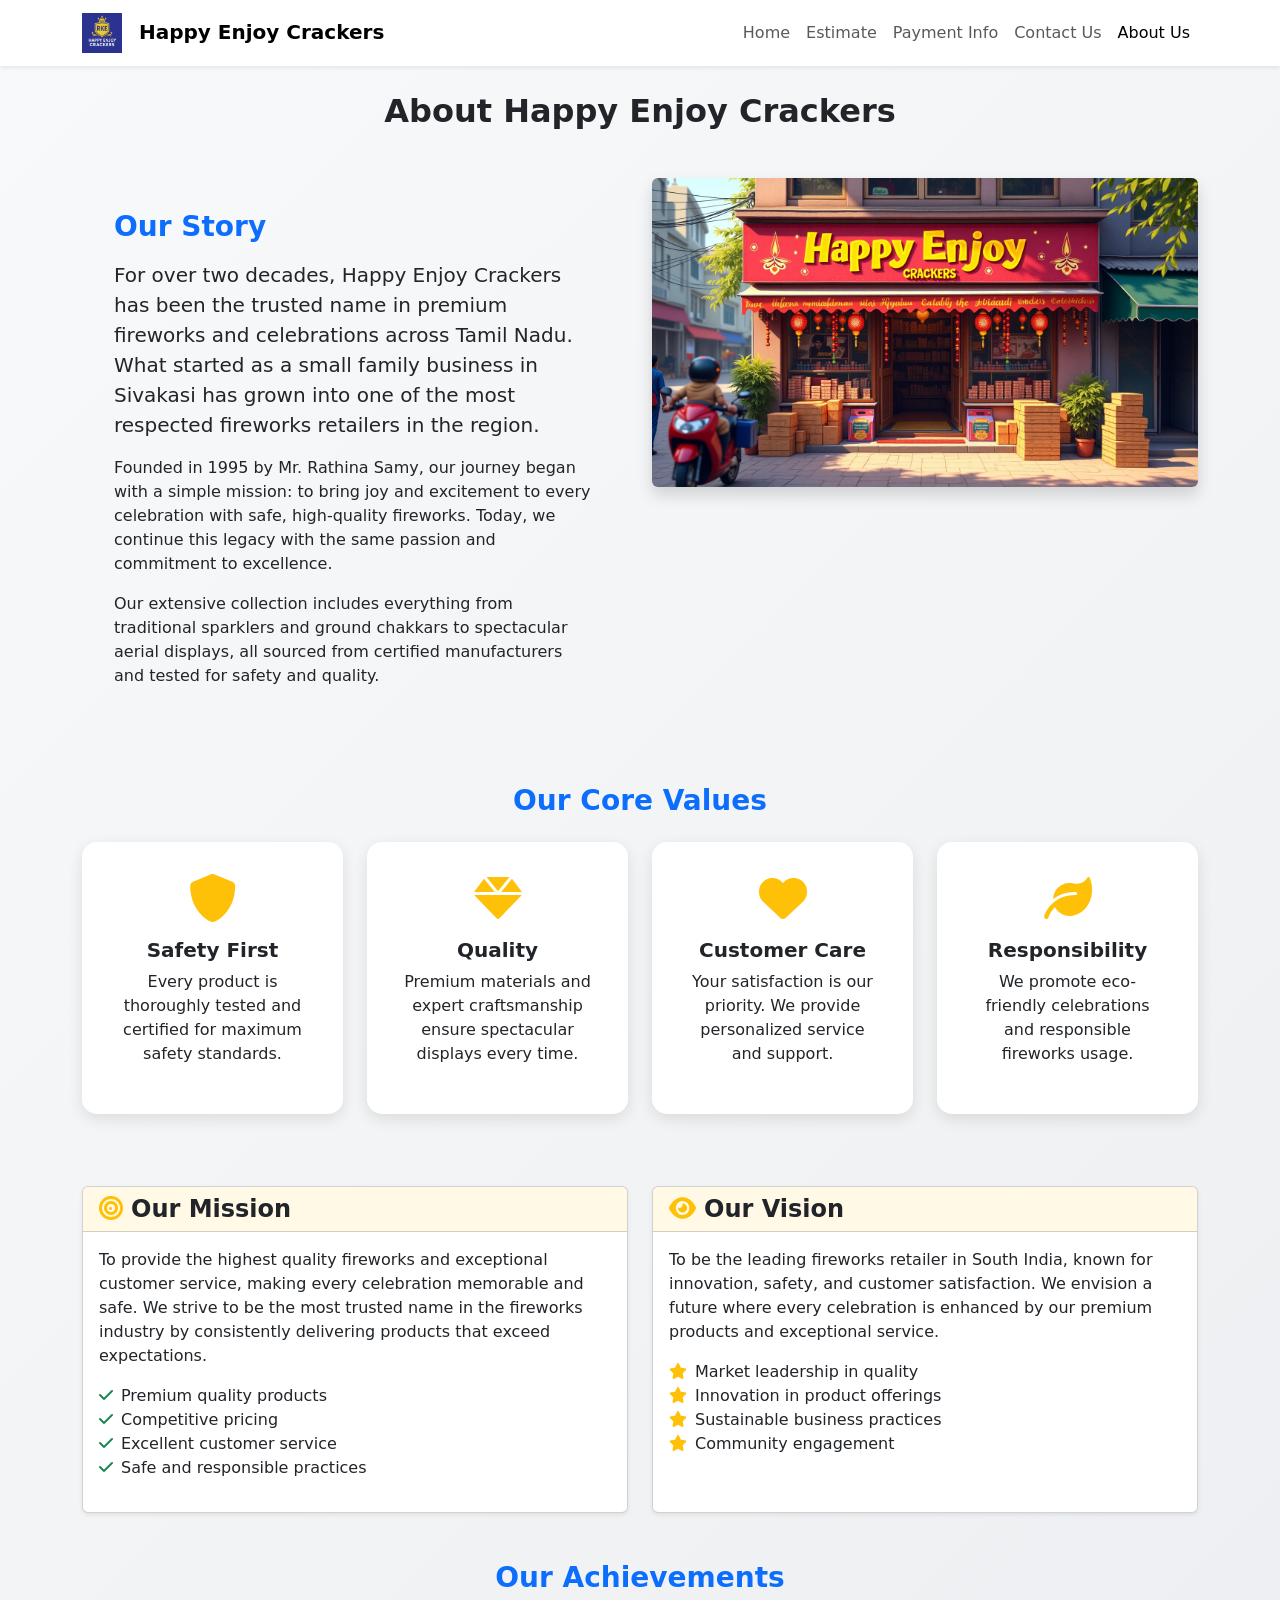
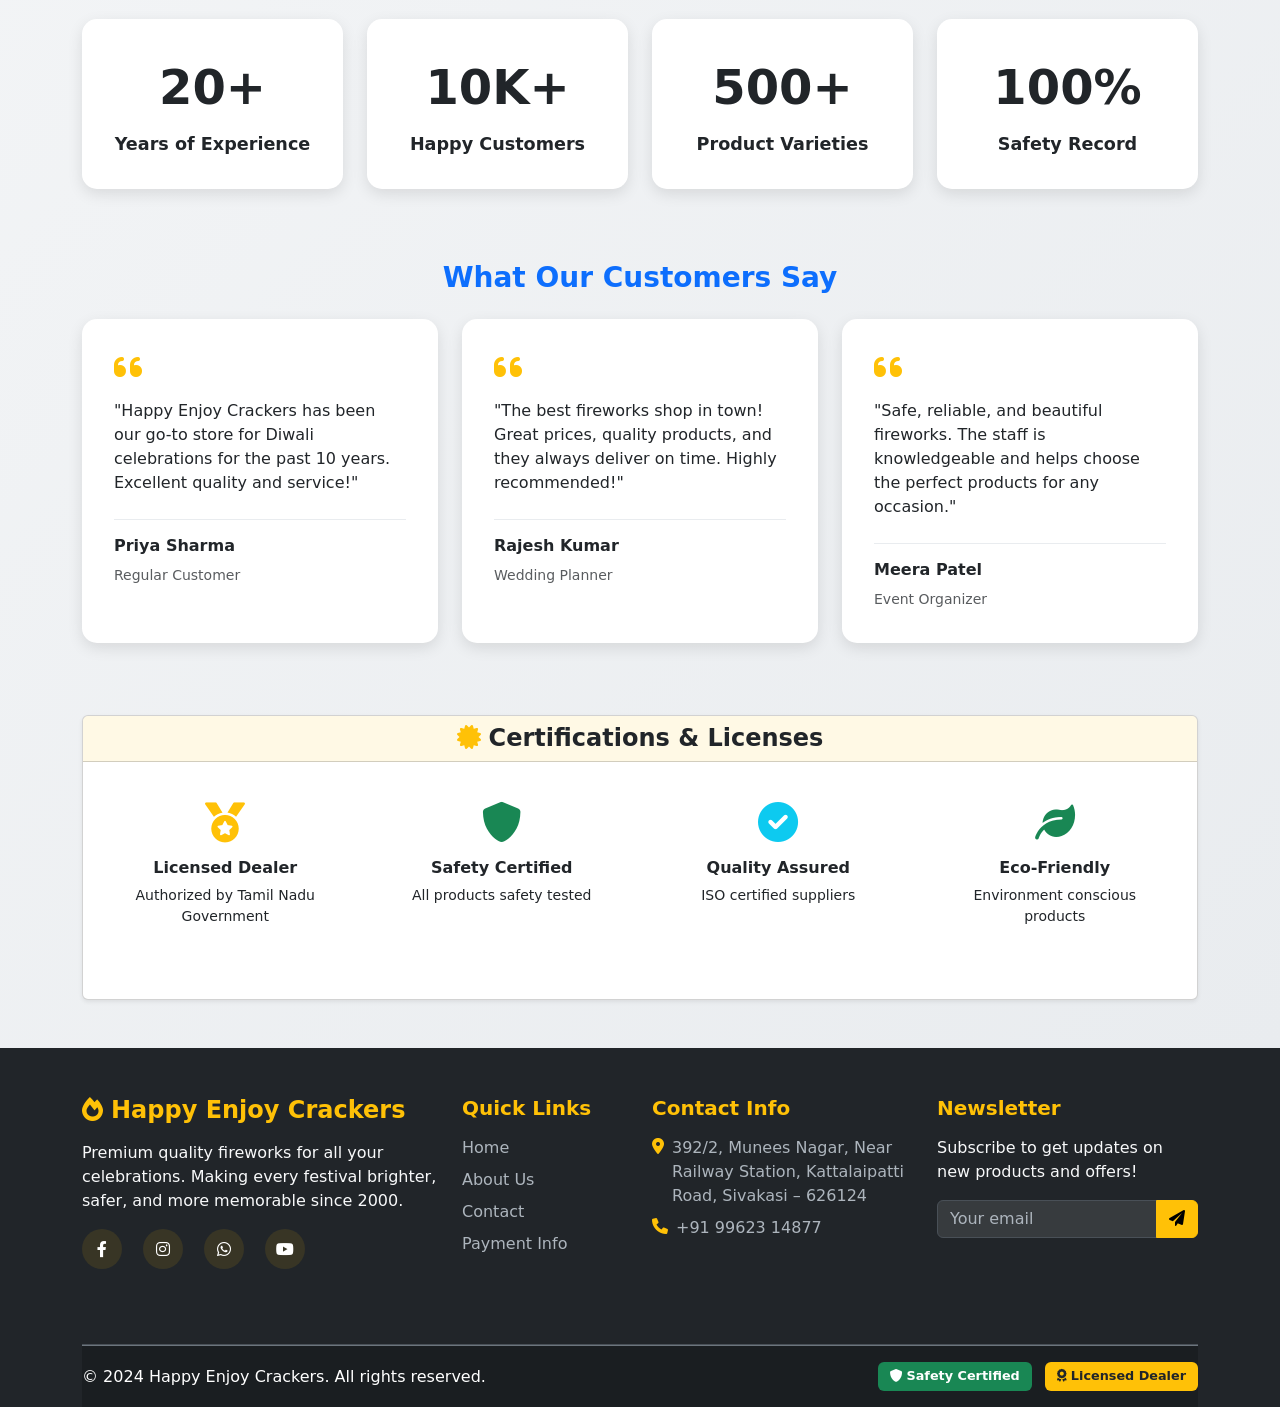
==== about.html @ af9899e0 "update" ====
<!DOCTYPE html>
<html lang="en">
<head>
    <meta charset="UTF-8">
    <meta name="viewport" content="width=device-width, initial-scale=1.0">
    <title>About Us - Happy Enjoy Crackers</title>
    <link href="https://cdn.jsdelivr.net/npm/bootstrap@5.3.0/dist/css/bootstrap.min.css" rel="stylesheet">
    <link href="https://cdnjs.cloudflare.com/ajax/libs/font-awesome/6.0.0/css/all.min.css" rel="stylesheet">
    <link href="about.css" rel="stylesheet">
    <!-- Meta Description for SEO -->
    <meta name="description" content="Buy premium quality fireworks online from Happy Enjoy Crackers. Safe, colorful, and delivered to your doorstep. Celebrate with joy!">
    
    <!-- Favicon (Logo in browser tab) -->
    <link rel="icon" href="assets/images/logo.png" type="image/png">
    <!-- Replace with your actual logo path -->

    <!-- Open Graph (Social Media SEO) -->
    <meta property="og:title" content="Happy Enjoy Crackers - Premium Fireworks Shop">
    <meta property="og:description" content="Explore our colorful range of fireworks for Diwali and celebrations. Fast delivery & trusted quality!">
    <meta property="og:image" content="assets/images/logo.png">
    <meta property="og:url" content="https://www.happyenjoycrackers.com/">
    <meta property="og:type" content="website">

    <!-- Twitter Card -->
    <meta name="twitter:card" content="summary_large_image">
    <meta name="twitter:title" content="Happy Enjoy Crackers">
    <meta name="twitter:description" content="Premium quality fireworks for every celebration. Safe, colorful, and affordable.">
    <meta name="twitter:image" content="assets/images/logo.png">
</head>
<body>
    <!-- Navigation -->
    <nav class="navbar navbar-expand-lg navbar-light bg-white shadow-sm fixed-top">
        <div class="container">
            <a class="navbar-brand fw-bold text-color" href="index.html">
                <img src="assets/images/logo.png" alt="Happy Enjoy Crackers Logo" style="height: 40px; margin-right: 10px;">
                Happy Enjoy Crackers
            </a>
            <button class="navbar-toggler" type="button" data-bs-toggle="collapse" data-bs-target="#navbarNav">
                <span class="navbar-toggler-icon"></span>
            </button>
            <div class="collapse navbar-collapse" id="navbarNav">
                <ul class="navbar-nav ms-auto">
                    <li class="nav-item">
                        <a class="nav-link fw-medium" href="index.html">Home</a>
                    </li>
                    <li class="nav-item">
                        <a class="nav-link fw-medium" href="estimate.html">Estimate</a>
                    </li>
                    <li class="nav-item">
                        <a class="nav-link fw-medium" href="payment-info.html">Payment Info</a>
                    </li>
                    <li class="nav-item">
                        <a class="nav-link fw-medium" href="contact.html">Contact Us</a>
                    </li>
                    <li class="nav-item">
                        <a class="nav-link active fw-medium" href="about.html">About Us</a>
                    </li>
                </ul>
            </div>
        </div>
    </nav>

    <!-- Horizontal Scroller -->
    <div class="horizontal-scroller bg-warning bg-opacity-10">
        <div class="scroller-content">
            <span class="text-dark fw-bold">🏆 20+ Years of Excellence in Fireworks Industry! 🏆</span>
            <span class="text-dark fw-bold">🎖️ Licensed & Certified - Your Safety is Our Priority! 🎖️</span>
            <span class="text-dark fw-bold">⭐ Thousands of Happy Customers - Join Our Family! ⭐</span>
        </div>
    </div>

    <!-- About Section -->
    <section class="about-section py-5">
        <div class="container">
            <div class="row">
                <div class="col-lg-12">
                    <h2 class="text-center mb-5 fw-bold">About Happy Enjoy Crackers</h2>
                </div>
            </div>

            <!-- Company Introduction -->
            <div class="row mb-5">
                <div class="col-lg-6">
                    <div class="about-content">
                        <h3 class="fw-bold text-primary mb-3">Our Story</h3>
                        <p class="lead">For over two decades, Happy Enjoy Crackers has been the trusted name in premium fireworks and celebrations across Tamil Nadu. What started as a small family business in Sivakasi has grown into one of the most respected fireworks retailers in the region.</p>
                        <p>Founded in 1995 by Mr. Rathina Samy, our journey began with a simple mission: to bring joy and excitement to every celebration with safe, high-quality fireworks. Today, we continue this legacy with the same passion and commitment to excellence.</p>
                        <p>Our extensive collection includes everything from traditional sparklers and ground chakkars to spectacular aerial displays, all sourced from certified manufacturers and tested for safety and quality.</p>
                    </div>
                </div>
                <div class="col-lg-6">
                    <div class="about-image">
                        <img src="assets/images/about_us.jpg" alt="Happy Enjoy Crackers Store" class="img-fluid rounded shadow">
                    </div>
                </div>
            </div>

            <!-- Core Values -->
            <div class="row mb-5">
                <div class="col-lg-12">
                    <h3 class="fw-bold text-primary mb-4 text-center">Our Core Values</h3>
                    <div class="row">
                        <div class="col-md-3 mb-4">
                            <div class="value-card text-center">
                                <div class="value-icon">
                                    <i class="fas fa-shield-alt text-warning"></i>
                                </div>
                                <h5 class="fw-bold">Safety First</h5>
                                <p>Every product is thoroughly tested and certified for maximum safety standards.</p>
                            </div>
                        </div>
                        <div class="col-md-3 mb-4">
                            <div class="value-card text-center">
                                <div class="value-icon">
                                    <i class="fas fa-gem text-warning"></i>
                                </div>
                                <h5 class="fw-bold">Quality</h5>
                                <p>Premium materials and expert craftsmanship ensure spectacular displays every time.</p>
                            </div>
                        </div>
                        <div class="col-md-3 mb-4">
                            <div class="value-card text-center">
                                <div class="value-icon">
                                    <i class="fas fa-heart text-warning"></i>
                                </div>
                                <h5 class="fw-bold">Customer Care</h5>
                                <p>Your satisfaction is our priority. We provide personalized service and support.</p>
                            </div>
                        </div>
                        <div class="col-md-3 mb-4">
                            <div class="value-card text-center">
                                <div class="value-icon">
                                    <i class="fas fa-leaf text-warning"></i>
                                </div>
                                <h5 class="fw-bold">Responsibility</h5>
                                <p>We promote eco-friendly celebrations and responsible fireworks usage.</p>
                            </div>
                        </div>
                    </div>
                </div>
            </div>

            <!-- Mission & Vision -->
            <div class="row mb-5">
                <div class="col-lg-6">
                    <div class="card shadow-sm h-100">
                        <div class="card-header bg-warning bg-opacity-10">
                            <h4 class="fw-bold mb-0">
                                <i class="fas fa-bullseye text-warning me-2"></i>Our Mission
                            </h4>
                        </div>
                        <div class="card-body">
                            <p>To provide the highest quality fireworks and exceptional customer service, making every celebration memorable and safe. We strive to be the most trusted name in the fireworks industry by consistently delivering products that exceed expectations.</p>
                            <ul class="list-unstyled">
                                <li><i class="fas fa-check text-success me-2"></i>Premium quality products</li>
                                <li><i class="fas fa-check text-success me-2"></i>Competitive pricing</li>
                                <li><i class="fas fa-check text-success me-2"></i>Excellent customer service</li>
                                <li><i class="fas fa-check text-success me-2"></i>Safe and responsible practices</li>
                            </ul>
                        </div>
                    </div>
                </div>
                <div class="col-lg-6">
                    <div class="card shadow-sm h-100">
                        <div class="card-header bg-warning bg-opacity-10">
                            <h4 class="fw-bold mb-0">
                                <i class="fas fa-eye text-warning me-2"></i>Our Vision
                            </h4>
                        </div>
                        <div class="card-body">
                            <p>To be the leading fireworks retailer in South India, known for innovation, safety, and customer satisfaction. We envision a future where every celebration is enhanced by our premium products and exceptional service.</p>
                            <ul class="list-unstyled">
                                <li><i class="fas fa-star text-warning me-2"></i>Market leadership in quality</li>
                                <li><i class="fas fa-star text-warning me-2"></i>Innovation in product offerings</li>
                                <li><i class="fas fa-star text-warning me-2"></i>Sustainable business practices</li>
                                <li><i class="fas fa-star text-warning me-2"></i>Community engagement</li>
                            </ul>
                        </div>
                    </div>
                </div>
            </div>

            <!-- Achievements -->
            <div class="row mb-5">
                <div class="col-lg-12">
                    <h3 class="fw-bold text-primary mb-4 text-center">Our Achievements</h3>
                    <div class="row">
                        <div class="col-md-3 mb-4">
                            <div class="achievement-card text-center">
                                <div class="achievement-number">20+</div>
                                <div class="achievement-title">Years of Experience</div>
                            </div>
                        </div>
                        <div class="col-md-3 mb-4">
                            <div class="achievement-card text-center">
                                <div class="achievement-number">10K+</div>
                                <div class="achievement-title">Happy Customers</div>
                            </div>
                        </div>
                        <div class="col-md-3 mb-4">
                            <div class="achievement-card text-center">
                                <div class="achievement-number">500+</div>
                                <div class="achievement-title">Product Varieties</div>
                            </div>
                        </div>
                        <div class="col-md-3 mb-4">
                            <div class="achievement-card text-center">
                                <div class="achievement-number">100%</div>
                                <div class="achievement-title">Safety Record</div>
                            </div>
                        </div>
                    </div>
                </div>
            </div>

            <!-- Customer Testimonials -->
            <div class="row mb-5">
                <div class="col-lg-12">
                    <h3 class="fw-bold text-primary mb-4 text-center">What Our Customers Say</h3>
                    <div class="row">
                        <div class="col-md-4 mb-4">
                            <div class="testimonial-card">
                                <div class="testimonial-content">
                                    <i class="fas fa-quote-left text-warning"></i>
                                    <p>"Happy Enjoy Crackers has been our go-to store for Diwali celebrations for the past 10 years. Excellent quality and service!"</p>
                                </div>
                                <div class="testimonial-author">
                                    <div class="author-info">
                                        <h6 class="fw-bold">Priya Sharma</h6>
                                        <small class="text-muted">Regular Customer</small>
                                    </div>
                                </div>
                            </div>
                        </div>
                        <div class="col-md-4 mb-4">
                            <div class="testimonial-card">
                                <div class="testimonial-content">
                                    <i class="fas fa-quote-left text-warning"></i>
                                    <p>"The best fireworks shop in town! Great prices, quality products, and they always deliver on time. Highly recommended!"</p>
                                </div>
                                <div class="testimonial-author">
                                    <div class="author-info">
                                        <h6 class="fw-bold">Rajesh Kumar</h6>
                                        <small class="text-muted">Wedding Planner</small>
                                    </div>
                                </div>
                            </div>
                        </div>
                        <div class="col-md-4 mb-4">
                            <div class="testimonial-card">
                                <div class="testimonial-content">
                                    <i class="fas fa-quote-left text-warning"></i>
                                    <p>"Safe, reliable, and beautiful fireworks. The staff is knowledgeable and helps choose the perfect products for any occasion."</p>
                                </div>
                                <div class="testimonial-author">
                                    <div class="author-info">
                                        <h6 class="fw-bold">Meera Patel</h6>
                                        <small class="text-muted">Event Organizer</small>
                                    </div>
                                </div>
                            </div>
                        </div>
                    </div>
                </div>
            </div>

            <!-- Certifications -->
            <div class="row">
                <div class="col-lg-12">
                    <div class="card shadow-sm">
                        <div class="card-header bg-warning bg-opacity-10">
                            <h4 class="fw-bold mb-0 text-center">
                                <i class="fas fa-certificate text-warning me-2"></i>Certifications & Licenses
                            </h4>
                        </div>
                        <div class="card-body">
                            <div class="row text-center">
                                <div class="col-md-3 mb-3">
                                    <div class="certification-badge">
                                        <i class="fas fa-medal text-warning"></i>
                                        <h6 class="fw-bold">Licensed Dealer</h6>
                                        <p class="small">Authorized by Tamil Nadu Government</p>
                                    </div>
                                </div>
                                <div class="col-md-3 mb-3">
                                    <div class="certification-badge">
                                        <i class="fas fa-shield-alt text-success"></i>
                                        <h6 class="fw-bold">Safety Certified</h6>
                                        <p class="small">All products safety tested</p>
                                    </div>
                                </div>
                                <div class="col-md-3 mb-3">
                                    <div class="certification-badge">
                                        <i class="fas fa-check-circle text-info"></i>
                                        <h6 class="fw-bold">Quality Assured</h6>
                                        <p class="small">ISO certified suppliers</p>
                                    </div>
                                </div>
                                <div class="col-md-3 mb-3">
                                    <div class="certification-badge">
                                        <i class="fas fa-leaf text-success"></i>
                                        <h6 class="fw-bold">Eco-Friendly</h6>
                                        <p class="small">Environment conscious products</p>
                                    </div>
                                </div>
                            </div>
                        </div>
                    </div>
                </div>
            </div>
        </div>
    </section>

    <!-- Fixed Icons -->
    <!-- <div class="fixed-icons">
        <div class="whatsapp-icon" onclick="openWhatsApp()">
            <i class="fab fa-whatsapp"></i>
        </div>
        <div class="download-icon" onclick="downloadPriceList()">
            <i class="fas fa-download"></i>
        </div>
    </div> -->

    <!-- Footer -->
    <footer class="footer-section bg-dark text-white">
        <div class="container">
            <div class="footer-top py-5">
                <div class="row">
                    <div class="col-lg-4 col-md-6 mb-4">
                        <div class="footer-brand">
                            <h3 class="fw-bold text-warning mb-3">
                                <i class="fas fa-fire me-2"></i>Happy Enjoy Crackers
                            </h3>
                            <p class="text-light mb-3">Premium quality fireworks for all your celebrations. Making every festival brighter, safer, and more memorable since 2000.</p>
                            <div class="social-links">
                                <a href="#" class="social-link me-3"><i class="fab fa-facebook-f"></i></a>
                                <a href="#" class="social-link me-3"><i class="fab fa-instagram"></i></a>
                                <a href="#" class="social-link me-3"><i class="fab fa-whatsapp"></i></a>
                                <a href="#" class="social-link"><i class="fab fa-youtube"></i></a>
                            </div>
                        </div>
                    </div>
                    <div class="col-lg-2 col-md-6 mb-4">
                        <div class="footer-links">
                            <h5 class="fw-bold text-warning mb-3">Quick Links</h5>
                            <ul class="list-unstyled">
                                <li><a href="index.html" class="footer-link">Home</a></li>
                                <li><a href="about.html" class="footer-link">About Us</a></li>
                                <li><a href="contact.html" class="footer-link">Contact</a></li>
                                <li><a href="payment-info.html" class="footer-link">Payment Info</a></li>
                            </ul>
                        </div>
                    </div>
                    <div class="col-lg-3 col-md-6 mb-4">
                        <div class="footer-contact">
                            <h5 class="fw-bold text-warning mb-3">Contact Info</h5>
                            <div class="contact-item mb-2">
                                <i class="fas fa-map-marker-alt text-warning me-2"></i>
                                <span>392/2, Munees Nagar, Near Railway Station, Kattalaipatti Road, Sivakasi – 626124</span>
                            </div>
                            <div class="contact-item mb-2">
                                <i class="fas fa-phone text-warning me-2"></i>
                                <span>+91 99623 14877</span>
                            </div>
                            <!-- <div class="contact-item mb-2">
                                <i class="fas fa-envelope text-warning me-2"></i>
                                <span>info@happyenjoycrackers.com</span>
                            </div>
                            <div class="contact-item">
                                <i class="fas fa-clock text-warning me-2"></i>
                                <span>Mon-Sat: 9AM-9PM, Sun: 10AM-6PM</span>
                            </div> -->
                        </div>
                    </div>
                    <div class="col-lg-3 col-md-6 mb-4">
                        <div class="footer-newsletter">
                            <h5 class="fw-bold text-warning mb-3">Newsletter</h5>
                            <p class="text-light mb-3">Subscribe to get updates on new products and offers!</p>
                            <div class="newsletter-form">
                                <div class="input-group">
                                    <input type="email" class="form-control" placeholder="Your email">
                                    <button class="btn btn-warning" type="button">
                                        <i class="fas fa-paper-plane"></i>
                                    </button>
                                </div>
                            </div>
                        </div>
                    </div>
                </div>
            </div>
            <div class="footer-bottom py-3 border-top border-secondary">
                <div class="row align-items-center">
                    <div class="col-md-6">
                        <p class="mb-0">&copy; 2024 Happy Enjoy Crackers. All rights reserved.</p>
                    </div>
                    <div class="col-md-6 text-md-end">
                        <div class="footer-badges">
                            <span class="badge bg-success me-2">
                                <i class="fas fa-shield-alt me-1"></i>Safety Certified
                            </span>
                            <span class="badge bg-warning text-dark">
                                <i class="fas fa-award me-1"></i>Licensed Dealer
                            </span>
                        </div>
                    </div>
                </div>
            </div>
        </div>
    </footer>

    <script src="https://cdn.jsdelivr.net/npm/bootstrap@5.3.0/dist/js/bootstrap.bundle.min.js"></script>
    <script src="script.js"></script>
</body>
</html>
---- about.css ----
/* Horizontal Scroller */
.horizontal-scroller {
    padding: 10px 0;
    overflow: hidden;
    white-space: nowrap;
    position: relative;
}

.scroller-wrapper {
    overflow: hidden;
    white-space: nowrap;
    width: 100%;
    display: flex;
    justify-content: center; /* center alignment */
    position: relative;
}

.scroller-content {
    display: inline-block;
    white-space: nowrap;
    animation: scroll-left 30s linear infinite;
    will-change: transform;
}

@keyframes scroll-left {
    0% {
        transform: translateX(0%);
    }
    100% {
        transform: translateX(-100%);
    }
}

/* About Page Styles */
.about-section {
    background: linear-gradient(135deg, #f8f9fa 0%, #e9ecef 100%);
    min-height: 80vh;
}

.about-content {
    padding: 2rem;
}

.about-image img {
    border-radius: 15px;
    box-shadow: 0 10px 30px rgba(0, 0, 0, 0.2);
    transition: transform 0.3s ease;
}

.about-image img:hover {
    transform: scale(1.05);
}

.value-card {
    background: white;
    padding: 2rem;
    border-radius: 15px;
    box-shadow: 0 5px 15px rgba(0, 0, 0, 0.1);
    transition: transform 0.3s ease;
    height: 100%;
}

.value-card:hover {
    transform: translateY(-5px);
}

.value-icon i {
    font-size: 3rem;
    margin-bottom: 1rem;
}

.achievement-card {
    background: white;
    padding: 2rem;
    border-radius: 15px;
    box-shadow: 0 5px 15px rgba(0, 0, 0, 0.1);
    transition: transform 0.3s ease;
    height: 100%;
}

.achievement-card:hover {
    transform: translateY(-5px);
}

.achievement-number {
    font-size: 3rem;
    font-weight: bold;
    color: var(--primary-color);
    margin-bottom: 0.5rem;
}

.achievement-title {
    font-size: 1.1rem;
    font-weight: 600;
    color: var(--dark-color);
}

.testimonial-card {
    background: white;
    padding: 2rem;
    border-radius: 15px;
    box-shadow: 0 5px 15px rgba(0, 0, 0, 0.1);
    transition: transform 0.3s ease;
    height: 100%;
}

.testimonial-card:hover {
    transform: translateY(-5px);
}

.testimonial-content {
    margin-bottom: 1.5rem;
}

.testimonial-content i {
    font-size: 2rem;
    margin-bottom: 1rem;
}

.testimonial-author {
    display: flex;
    align-items: center;
    border-top: 1px solid #e9ecef;
    padding-top: 1rem;
}

.certification-badge {
    background: white;
    padding: 1.5rem;
    border-radius: 10px;
    transition: transform 0.3s ease;
}

.certification-badge:hover {
    transform: translateY(-3px);
}

.certification-badge i {
    font-size: 2.5rem;
    margin-bottom: 1rem;
}

/* Modal Styles */
.modal-content {
    border-radius: 15px;
    overflow: hidden;
}

.modal-header {
    background: linear-gradient(135deg, var(--warning-color) 0%, #ffb300 100%);
    color: white;
}

#modalImage {
    max-width: 100%;
    max-height: 80vh;
    border-radius: 10px;
}

/* Responsive Design */
@media (max-width: 768px) {
    .hero-section {
        height: 50vh;
    }
    
    .carousel-item img {
        height: 50vh;
    }
    
    .carousel-caption {
        padding: 1rem;
    }
    
    .carousel-caption h1 {
        font-size: 2rem;
    }
    
    .category-section {
        padding: 1rem;
    }

    .order-now-btn {
        margin-left: 30%;
    }
    
    .table-responsive {
        font-size: 0.9rem;
    }
    
    .product-img {
        width: 40px;
        height: 30px;
    }
    
    .fixed-icons div {
        width: 50px;
        height: 50px;
    }
    
    .fixed-icons i {
        font-size: 20px;
    }
    
    .payment-method {
        padding: 1rem;
        margin-bottom: 1rem;
    }
    
    .method-icon i {
        font-size: 2rem;
    }
    
    .about-content {
        padding: 1rem;
    }
    
    .value-card,
    .achievement-card,
    .testimonial-card {
        padding: 1rem;
    }
    
    .achievement-number {
        font-size: 2rem;
    }
    
    .contact-info .contact-item {
        flex-direction: column;
        text-align: center;
    }
    
    .contact-info .contact-item i {
        margin-bottom: 0.5rem;
    }
    
    .welcome-content {
        padding: 1rem 0;
        text-align: center;
    }
    
    .feature-card,
    .choose-card {
        padding: 1.5rem;
    }
    
    .feature-icon i,
    .choose-icon i {
        font-size: 2.5rem;
    }
    
    .footer-brand,
    .footer-links,
    .footer-contact,
    .footer-newsletter {
        text-align: center;
        margin-bottom: 2rem;
    }
    
    .contact-item {
        justify-content: center;
    }
    
    .cart-summary {
        padding: 10px 0;
    }
    
    .cart-info {
        justify-content: center;
        margin-bottom: 10px;
    }
    
    .cart-total-amount {
        font-size: 20px;
    }
    
    .cart-summary .btn-success {
        width: 90%;
        margin-top: 10px;
    }
    
    .quantity-controls {
        gap: 5px;
    }
    
    .qty-btn {
        width: 30px;
        height: 30px;
        font-size: 14px;
    }
    
    .quantity-display {
        min-width: 35px;
        font-size: 14px;
        padding: 6px 10px;
    }
}

@media (max-width: 576px) {
    .navbar-brand {
        font-size: 1.2rem;
    }
    
    .scroller-content {
        font-size: 0.9rem;
    }
    
    .hero-section {
        height: 40vh;
    }
    
    .carousel-item img {
        height: 40vh;
    }
    
    .carousel-caption h1 {
        font-size: 1.5rem;
    }
    
    .carousel-caption p {
        font-size: 0.9rem;
    }
    
    .category-section h3 {
        font-size: 1.2rem;
    }
    
    .table {
        font-size: 0.8rem;
    }
    
    .btn-warning {
        padding: 6px 12px;
        font-size: 0.8rem;
    }
    
    .achievement-number {
        font-size: 1.5rem;
    }
    
    .testimonial-content i {
        font-size: 1.5rem;
    }
    
    .certification-badge i {
        font-size: 2rem;
    }
}

/* Additional Animations */
@keyframes fadeInUp {
    from {
        opacity: 0;
        transform: translateY(30px);
    }
    to {
        opacity: 1;
        transform: translateY(0);
    }
}

.category-section {
    animation: fadeInUp 0.6s ease-out;
}

.card {
    animation: fadeInUp 0.6s ease-out;
}

/* Smooth scrolling */
html {
    scroll-behavior: smooth;
}

/* Loading state for images */
.product-img {
    background: #f8f9fa;
    border: 1px solid #e9ecef;
}

/* Print styles */
@media print {
    .navbar,
    .horizontal-scroller,
    .fixed-icons,
    footer {
        display: none !important;
    }
    
    body {
        margin-top: 0 !important;
    }
    
    .hero-section {
        height: auto !important;
    }
    
    .carousel-item img {
        height: auto !important;
    }
}

/* Footer Styles */
.footer-section {
    background: linear-gradient(135deg, var(--dark-color) 0%, #212529 100%);
}

.footer-top {
    border-bottom: 1px solid #495057;
}

.footer-brand h3 {
    font-size: 1.5rem;
}

.social-links {
    margin-top: 1rem;
}

.social-link {
    display: inline-flex;
    align-items: center;
    justify-content: center;
    width: 40px;
    height: 40px;
    background: rgba(255, 193, 7, 0.1);
    color: var(--warning-color);
    border-radius: 50%;
    text-decoration: none;
    transition: all 0.3s ease;
}

.social-link:hover {
    background: var(--warning-color);
    color: var(--dark-color);
    transform: translateY(-2px);
}

.footer-links ul li {
    margin-bottom: 0.5rem;
}

.footer-link {
    color: #adb5bd;
    text-decoration: none;
    transition: color 0.3s ease;
}

.footer-link:hover {
    color: var(--warning-color);
}

.contact-item {
    display: flex;
    align-items: flex-start;
    margin-bottom: 0.75rem;
    color: #adb5bd;
}

.contact-item i {
    margin-top: 2px;
    flex-shrink: 0;
}

.newsletter-form .form-control {
    border: 1px solid #495057;
    background: rgba(255, 255, 255, 0.1);
    color: white;
}

.newsletter-form .form-control:focus {
    border-color: var(--warning-color);
    box-shadow: 0 0 0 0.2rem rgba(255, 193, 7, 0.25);
    background: rgba(255, 255, 255, 0.15);
}

.newsletter-form .form-control::placeholder {
    color: #adb5bd;
}

.footer-badges .badge {
    font-size: 0.8rem;
    padding: 0.5rem 0.75rem;
}

.footer-bottom {
    background: rgba(0, 0, 0, 0.2);
}
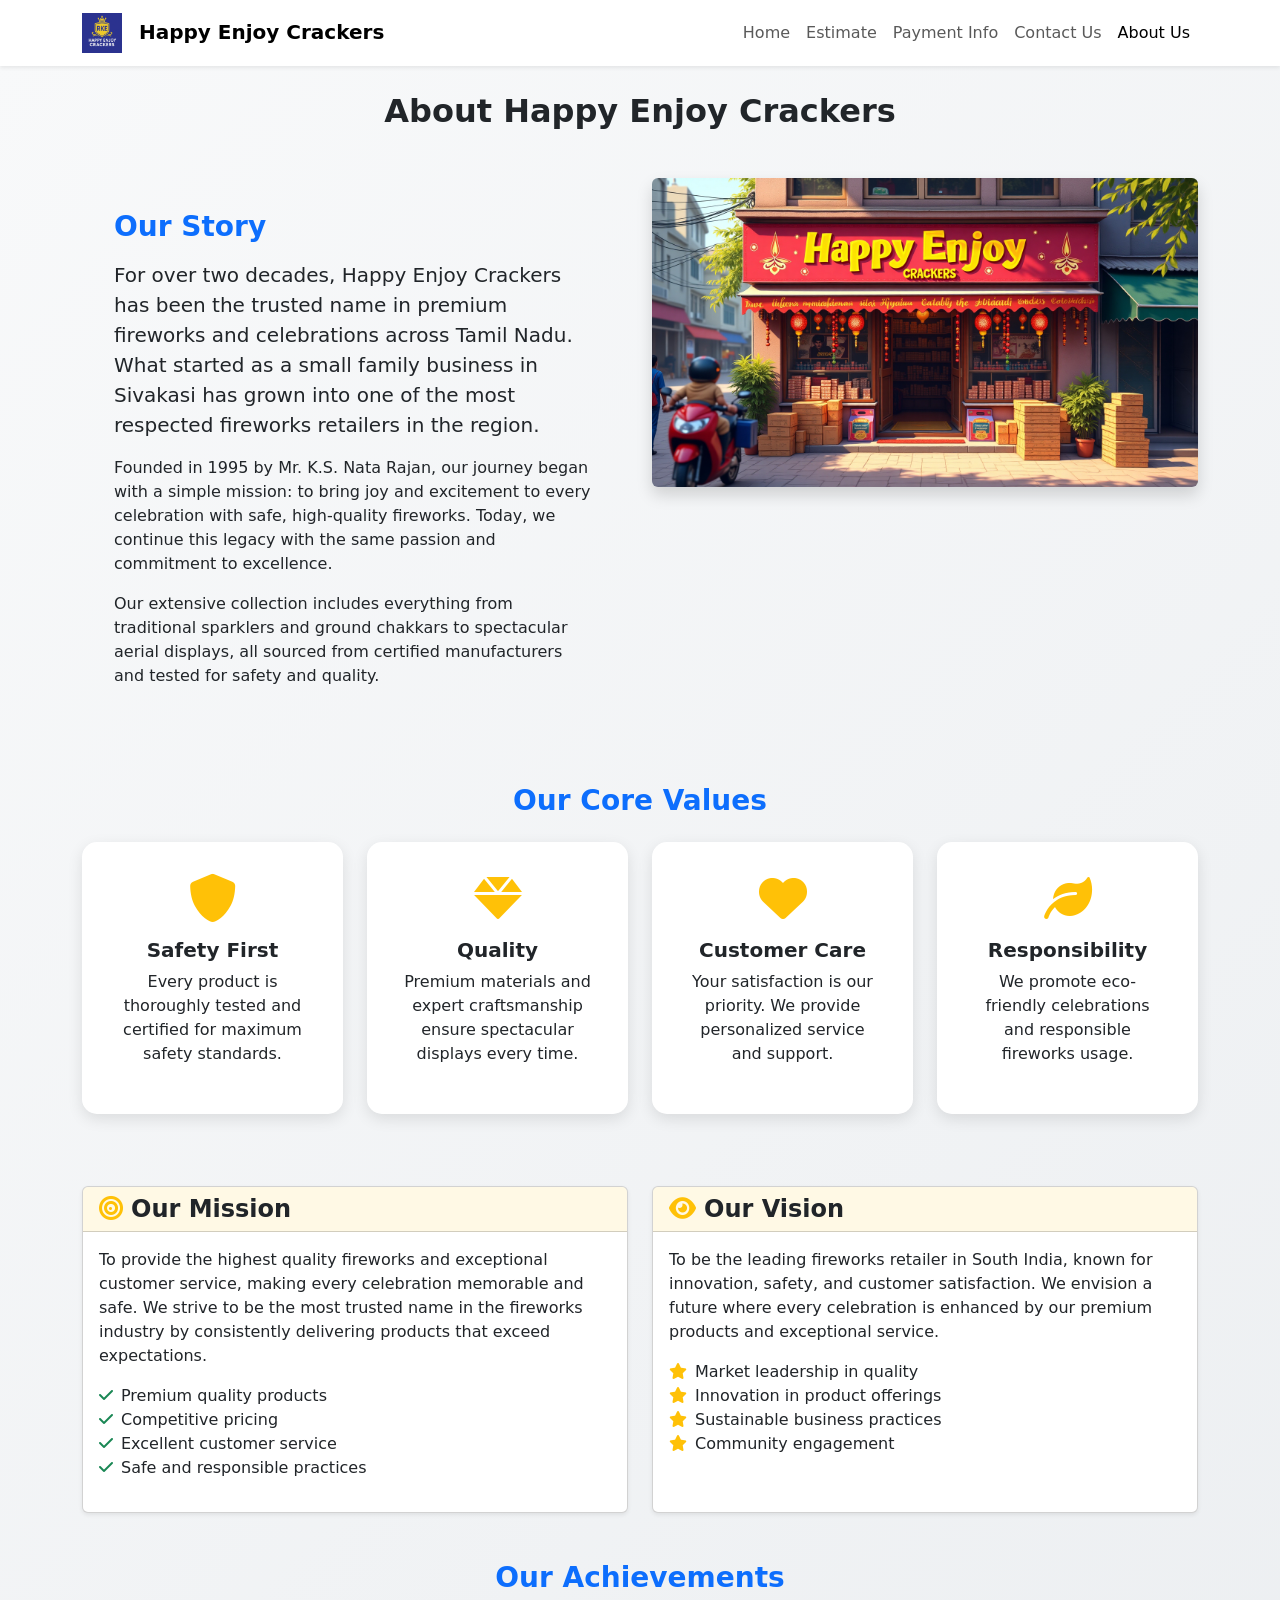
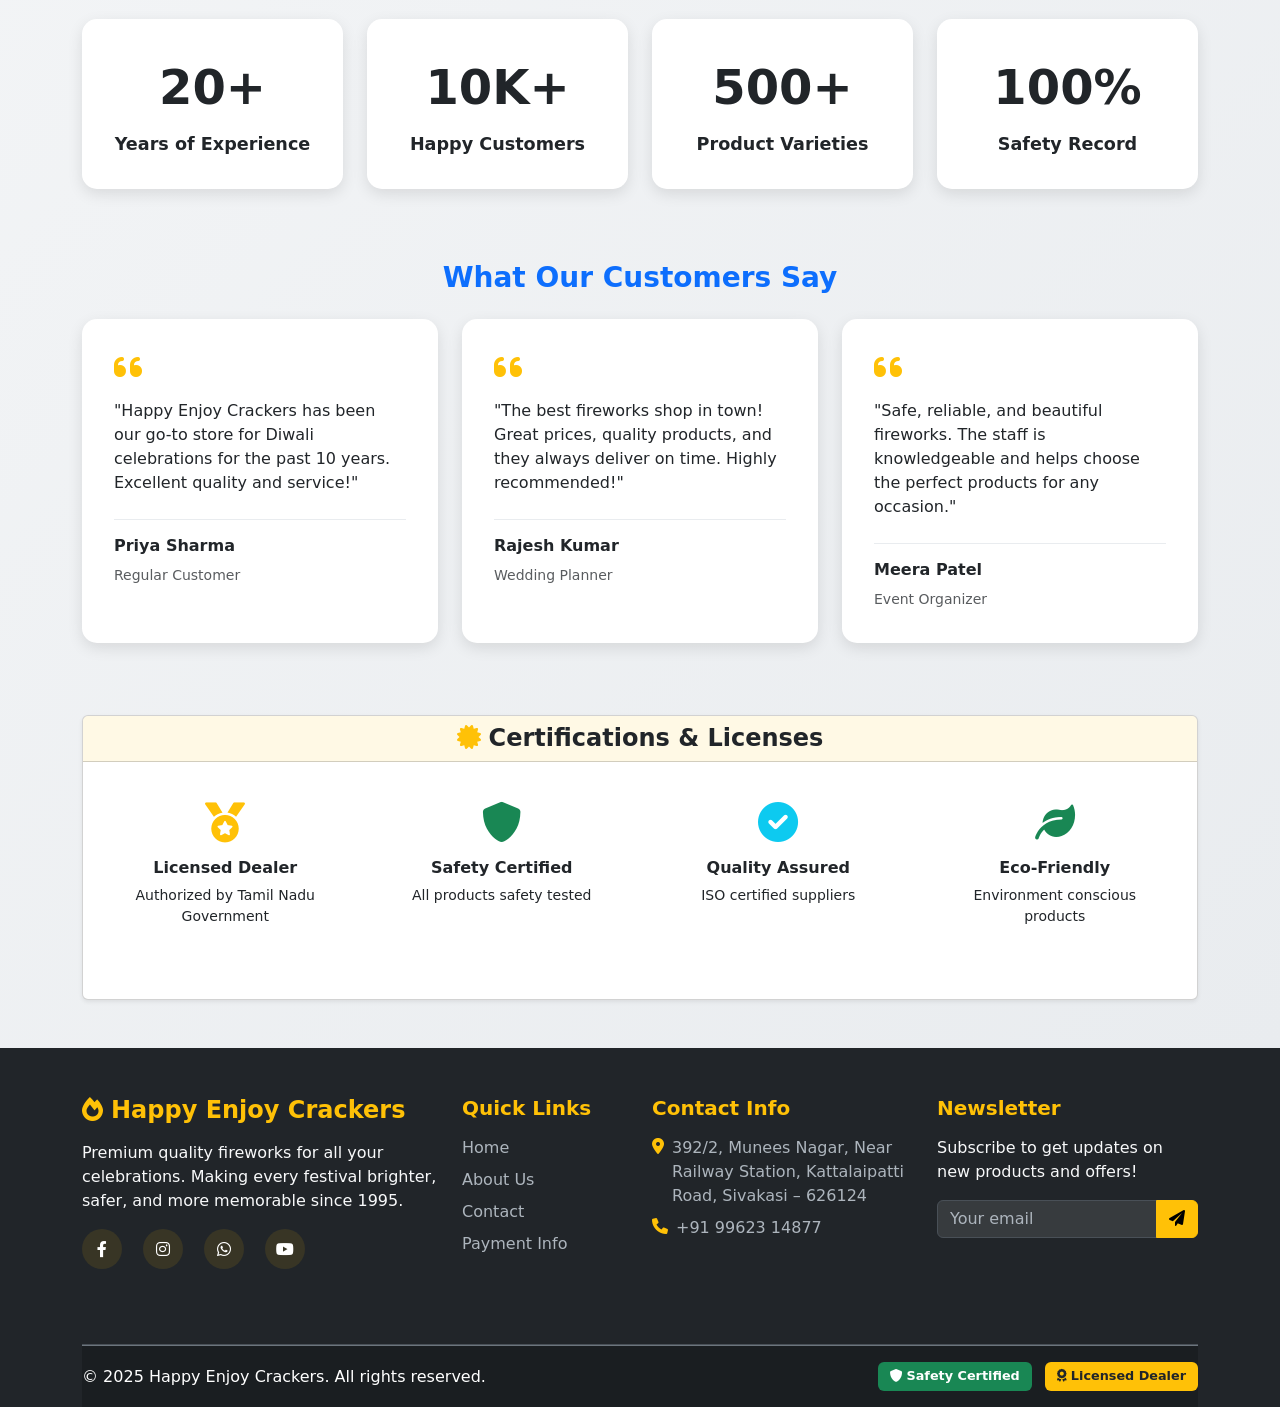
==== commit 00f70dad: "update" ====
--- a/about.html
+++ b/about.html
@@ -84,7 +84,7 @@
                     <div class="about-content">
                         <h3 class="fw-bold text-primary mb-3">Our Story</h3>
                         <p class="lead">For over two decades, Happy Enjoy Crackers has been the trusted name in premium fireworks and celebrations across Tamil Nadu. What started as a small family business in Sivakasi has grown into one of the most respected fireworks retailers in the region.</p>
-                        <p>Founded in 1995 by Mr. Rathina Samy, our journey began with a simple mission: to bring joy and excitement to every celebration with safe, high-quality fireworks. Today, we continue this legacy with the same passion and commitment to excellence.</p>
+                        <p>Founded in 1995 by Mr. K.S. Nata Rajan, our journey began with a simple mission: to bring joy and excitement to every celebration with safe, high-quality fireworks. Today, we continue this legacy with the same passion and commitment to excellence.</p>
                         <p>Our extensive collection includes everything from traditional sparklers and ground chakkars to spectacular aerial displays, all sourced from certified manufacturers and tested for safety and quality.</p>
                     </div>
                 </div>
@@ -331,7 +331,7 @@
                             <h3 class="fw-bold text-warning mb-3">
                                 <i class="fas fa-fire me-2"></i>Happy Enjoy Crackers
                             </h3>
-                            <p class="text-light mb-3">Premium quality fireworks for all your celebrations. Making every festival brighter, safer, and more memorable since 2000.</p>
+                            <p class="text-light mb-3">Premium quality fireworks for all your celebrations. Making every festival brighter, safer, and more memorable since 1995.</p>
                             <div class="social-links">
                                 <a href="#" class="social-link me-3"><i class="fab fa-facebook-f"></i></a>
                                 <a href="#" class="social-link me-3"><i class="fab fa-instagram"></i></a>
@@ -391,7 +391,7 @@
             <div class="footer-bottom py-3 border-top border-secondary">
                 <div class="row align-items-center">
                     <div class="col-md-6">
-                        <p class="mb-0">&copy; 2024 Happy Enjoy Crackers. All rights reserved.</p>
+                        <p class="mb-0">&copy; 2025 Happy Enjoy Crackers. All rights reserved.</p>
                     </div>
                     <div class="col-md-6 text-md-end">
                         <div class="footer-badges">
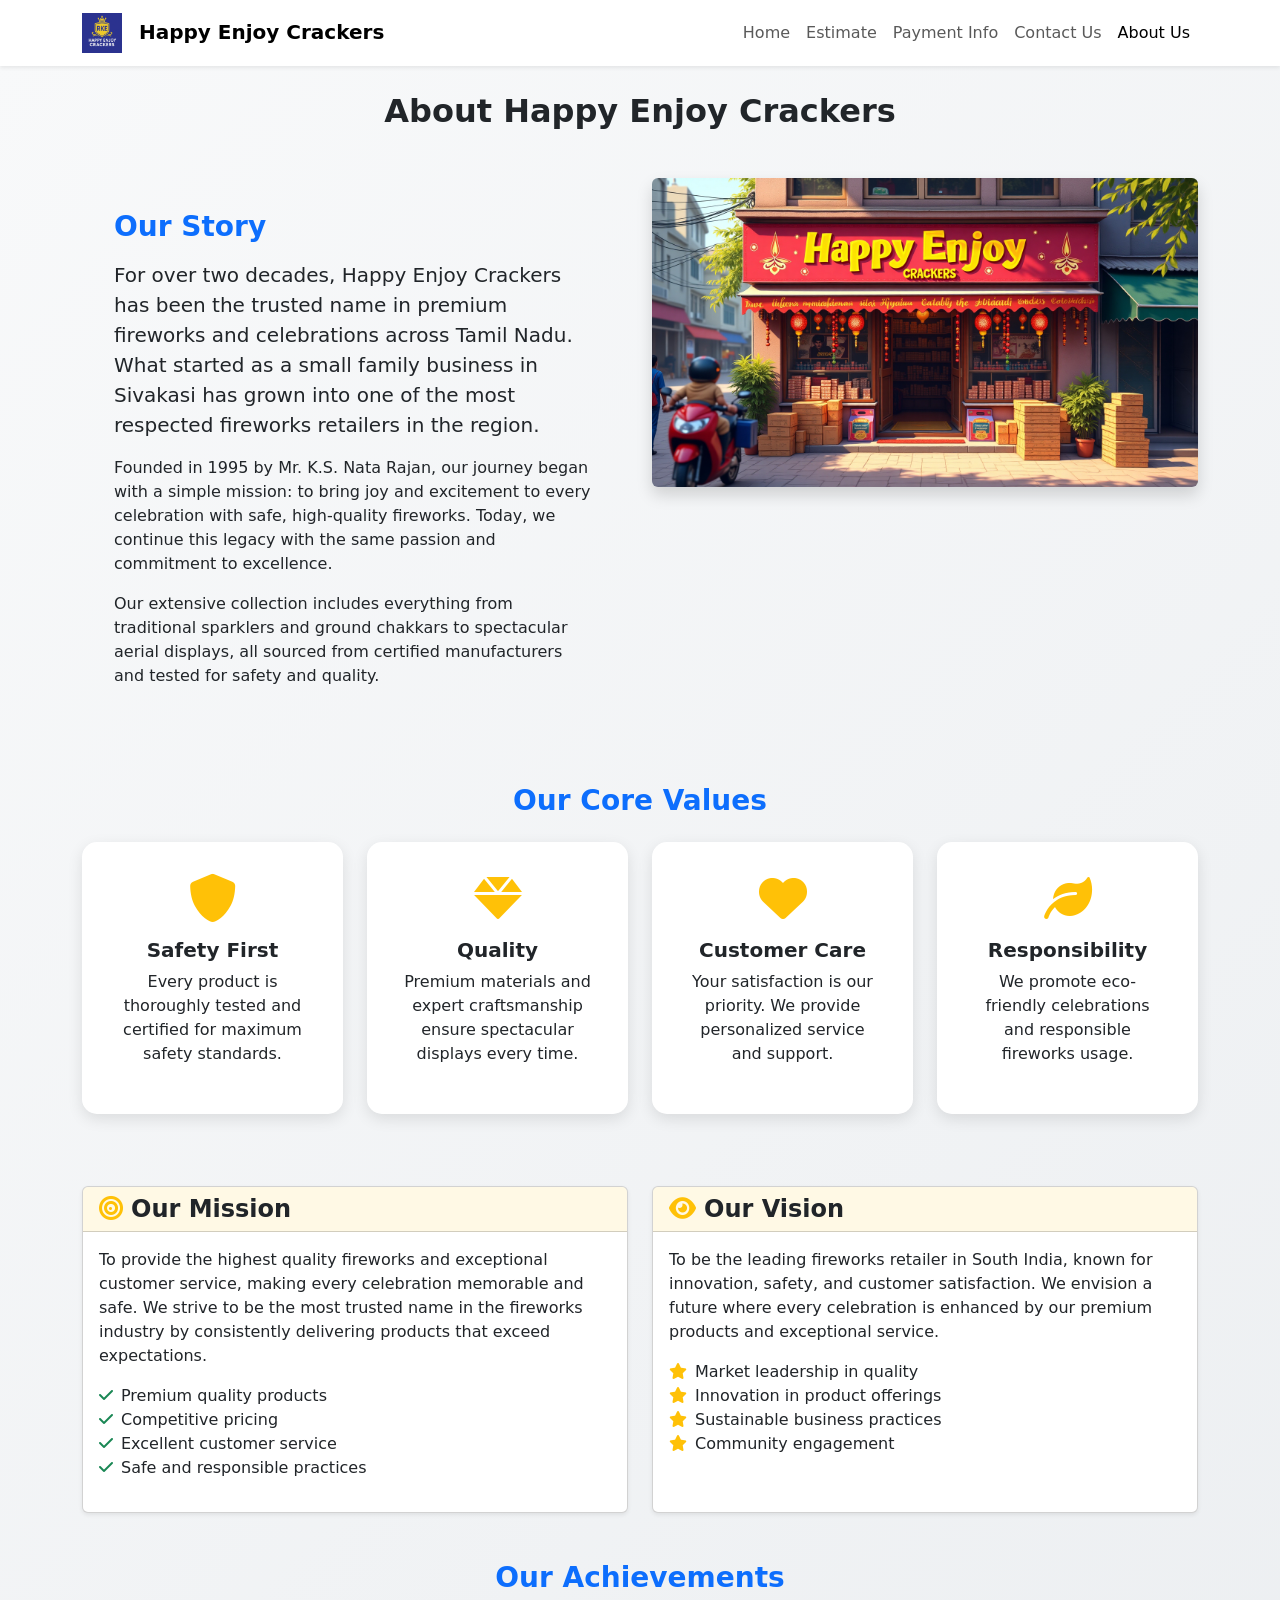
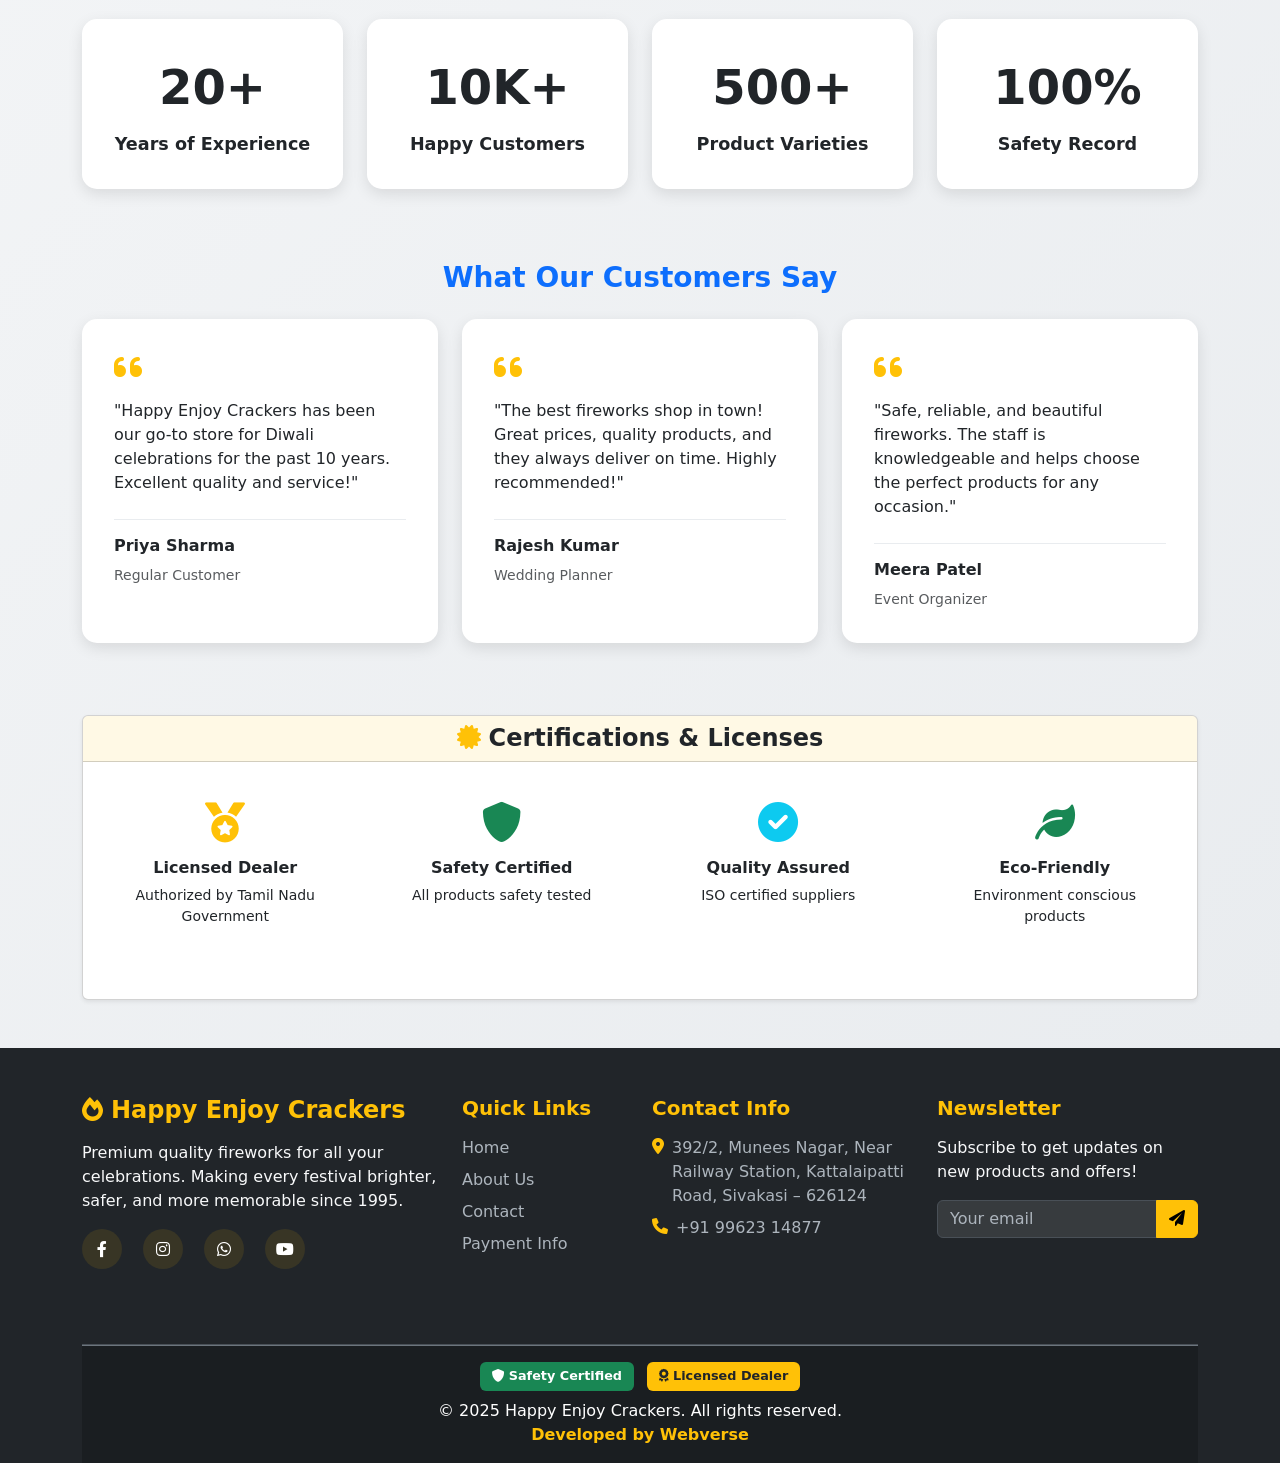
==== commit 3b046cda: "update" ====
--- a/about.html
+++ b/about.html
@@ -321,92 +321,98 @@
         </div>
     </div> -->
 
-    <!-- Footer -->
-    <footer class="footer-section bg-dark text-white">
-        <div class="container">
-            <div class="footer-top py-5">
-                <div class="row">
-                    <div class="col-lg-4 col-md-6 mb-4">
-                        <div class="footer-brand">
-                            <h3 class="fw-bold text-warning mb-3">
-                                <i class="fas fa-fire me-2"></i>Happy Enjoy Crackers
-                            </h3>
-                            <p class="text-light mb-3">Premium quality fireworks for all your celebrations. Making every festival brighter, safer, and more memorable since 1995.</p>
-                            <div class="social-links">
-                                <a href="#" class="social-link me-3"><i class="fab fa-facebook-f"></i></a>
-                                <a href="#" class="social-link me-3"><i class="fab fa-instagram"></i></a>
-                                <a href="#" class="social-link me-3"><i class="fab fa-whatsapp"></i></a>
-                                <a href="#" class="social-link"><i class="fab fa-youtube"></i></a>
-                            </div>
-                        </div>
-                    </div>
-                    <div class="col-lg-2 col-md-6 mb-4">
-                        <div class="footer-links">
-                            <h5 class="fw-bold text-warning mb-3">Quick Links</h5>
-                            <ul class="list-unstyled">
-                                <li><a href="index.html" class="footer-link">Home</a></li>
-                                <li><a href="about.html" class="footer-link">About Us</a></li>
-                                <li><a href="contact.html" class="footer-link">Contact</a></li>
-                                <li><a href="payment-info.html" class="footer-link">Payment Info</a></li>
-                            </ul>
-                        </div>
-                    </div>
-                    <div class="col-lg-3 col-md-6 mb-4">
-                        <div class="footer-contact">
-                            <h5 class="fw-bold text-warning mb-3">Contact Info</h5>
-                            <div class="contact-item mb-2">
-                                <i class="fas fa-map-marker-alt text-warning me-2"></i>
-                                <span>392/2, Munees Nagar, Near Railway Station, Kattalaipatti Road, Sivakasi – 626124</span>
-                            </div>
-                            <div class="contact-item mb-2">
-                                <i class="fas fa-phone text-warning me-2"></i>
-                                <span>+91 99623 14877</span>
-                            </div>
-                            <!-- <div class="contact-item mb-2">
-                                <i class="fas fa-envelope text-warning me-2"></i>
-                                <span>info@happyenjoycrackers.com</span>
-                            </div>
-                            <div class="contact-item">
-                                <i class="fas fa-clock text-warning me-2"></i>
-                                <span>Mon-Sat: 9AM-9PM, Sun: 10AM-6PM</span>
-                            </div> -->
-                        </div>
-                    </div>
-                    <div class="col-lg-3 col-md-6 mb-4">
-                        <div class="footer-newsletter">
-                            <h5 class="fw-bold text-warning mb-3">Newsletter</h5>
-                            <p class="text-light mb-3">Subscribe to get updates on new products and offers!</p>
-                            <div class="newsletter-form">
-                                <div class="input-group">
-                                    <input type="email" class="form-control" placeholder="Your email">
-                                    <button class="btn btn-warning" type="button">
-                                        <i class="fas fa-paper-plane"></i>
-                                    </button>
-                                </div>
-                            </div>
-                        </div>
-                    </div>
-                </div>
-            </div>
-            <div class="footer-bottom py-3 border-top border-secondary">
-                <div class="row align-items-center">
-                    <div class="col-md-6">
-                        <p class="mb-0">&copy; 2025 Happy Enjoy Crackers. All rights reserved.</p>
-                    </div>
-                    <div class="col-md-6 text-md-end">
-                        <div class="footer-badges">
-                            <span class="badge bg-success me-2">
-                                <i class="fas fa-shield-alt me-1"></i>Safety Certified
-                            </span>
-                            <span class="badge bg-warning text-dark">
-                                <i class="fas fa-award me-1"></i>Licensed Dealer
-                            </span>
-                        </div>
-                    </div>
-                </div>
-            </div>
-        </div>
-    </footer>
+   <!-- Footer -->
+   <footer class="footer-section bg-dark text-white">
+    <div class="container">
+        <div class="footer-top py-5">
+            <div class="row">
+                <div class="col-lg-4 col-md-6 mb-4">
+                    <div class="footer-brand">
+                        <h3 class="fw-bold text-warning mb-3">
+                            <i class="fas fa-fire me-2"></i>Happy Enjoy Crackers
+                        </h3>
+                        <p class="text-light mb-3">Premium quality fireworks for all your celebrations. Making every festival brighter, safer, and more memorable since 1995.</p>
+                        <div class="social-links">
+                            <a href="#" class="social-link me-3"><i class="fab fa-facebook-f"></i></a>
+                            <a href="#" class="social-link me-3"><i class="fab fa-instagram"></i></a>
+                            <a href="https://wa.me/919962314877" class="social-link me-3" target="_blank">
+                                <i class="fab fa-whatsapp"></i>
+                            </a>
+                            <a href="#" class="social-link"><i class="fab fa-youtube"></i></a>
+                        </div>
+                    </div>
+                </div>
+                <div class="col-lg-2 col-md-6 mb-4">
+                    <div class="footer-links">
+                        <h5 class="fw-bold text-warning mb-3">Quick Links</h5>
+                        <ul class="list-unstyled">
+                            <li><a href="index.html" class="footer-link">Home</a></li>
+                            <li><a href="about.html" class="footer-link">About Us</a></li>
+                            <li><a href="contact.html" class="footer-link">Contact</a></li>
+                            <li><a href="payment-info.html" class="footer-link">Payment Info</a></li>
+                        </ul>
+                    </div>
+                </div>
+                <div class="col-lg-3 col-md-6 mb-4">
+                    <div class="footer-contact">
+                        <h5 class="fw-bold text-warning mb-3">Contact Info</h5>
+                        <div class="contact-item mb-2">
+                            <i class="fas fa-map-marker-alt text-warning me-2"></i>
+                            <span>392/2, Munees Nagar, Near Railway Station, Kattalaipatti Road, Sivakasi – 626124</span>
+                        </div>
+                        <div class="contact-item mb-2">
+                            <i class="fas fa-phone text-warning me-2"></i>
+                            <span>+91 99623 14877</span>
+                        </div>
+                        <!-- <div class="contact-item mb-2">
+                            <i class="fas fa-envelope text-warning me-2"></i>
+                            <span>info@happyenjoycrackers.com</span>
+                        </div>
+                        <div class="contact-item">
+                            <i class="fas fa-clock text-warning me-2"></i>
+                            <span>Mon-Sat: 9AM-9PM, Sun: 10AM-6PM</span>
+                        </div> -->
+                    </div>
+                </div>                    
+
+                <div class="col-lg-3 col-md-6 mb-4">
+                    <div class="footer-newsletter">
+                        <h5 class="fw-bold text-warning mb-3">Newsletter</h5>
+                        <p class="text-light mb-3">Subscribe to get updates on new products and offers!</p>
+                        <div class="newsletter-form">
+                            <div class="input-group">
+                                <input type="email" class="form-control" placeholder="Your email">
+                                <button class="btn btn-warning" type="button">
+                                    <i class="fas fa-paper-plane"></i>
+                                </button>
+                            </div>
+                        </div>
+                    </div>
+                </div>
+            </div>
+        </div>
+        <div class="footer-bottom py-3 border-top border-secondary text-center">
+            <div class="row justify-content-center">
+                <div class="col-12 mb-2">
+                    <div class="footer-badges">
+                        <span class="badge bg-success me-2">
+                            <i class="fas fa-shield-alt me-1"></i>Safety Certified
+                        </span>
+                        <span class="badge bg-warning text-dark">
+                            <i class="fas fa-award me-1"></i>Licensed Dealer
+                        </span>
+                    </div>
+                </div>
+                <div class="col-12">
+                    <p class="mb-0">&copy; 2025 Happy Enjoy Crackers. All rights reserved.</p>
+                    <a href="https://wa.me/919566519419" class="text-warning text-decoration-none fw-bold" target="_blank">
+                        Developed by Webverse
+                    </a>
+                </div>
+            </div>
+        </div>
+    </div>
+</footer>
 
     <script src="https://cdn.jsdelivr.net/npm/bootstrap@5.3.0/dist/js/bootstrap.bundle.min.js"></script>
     <script src="script.js"></script>
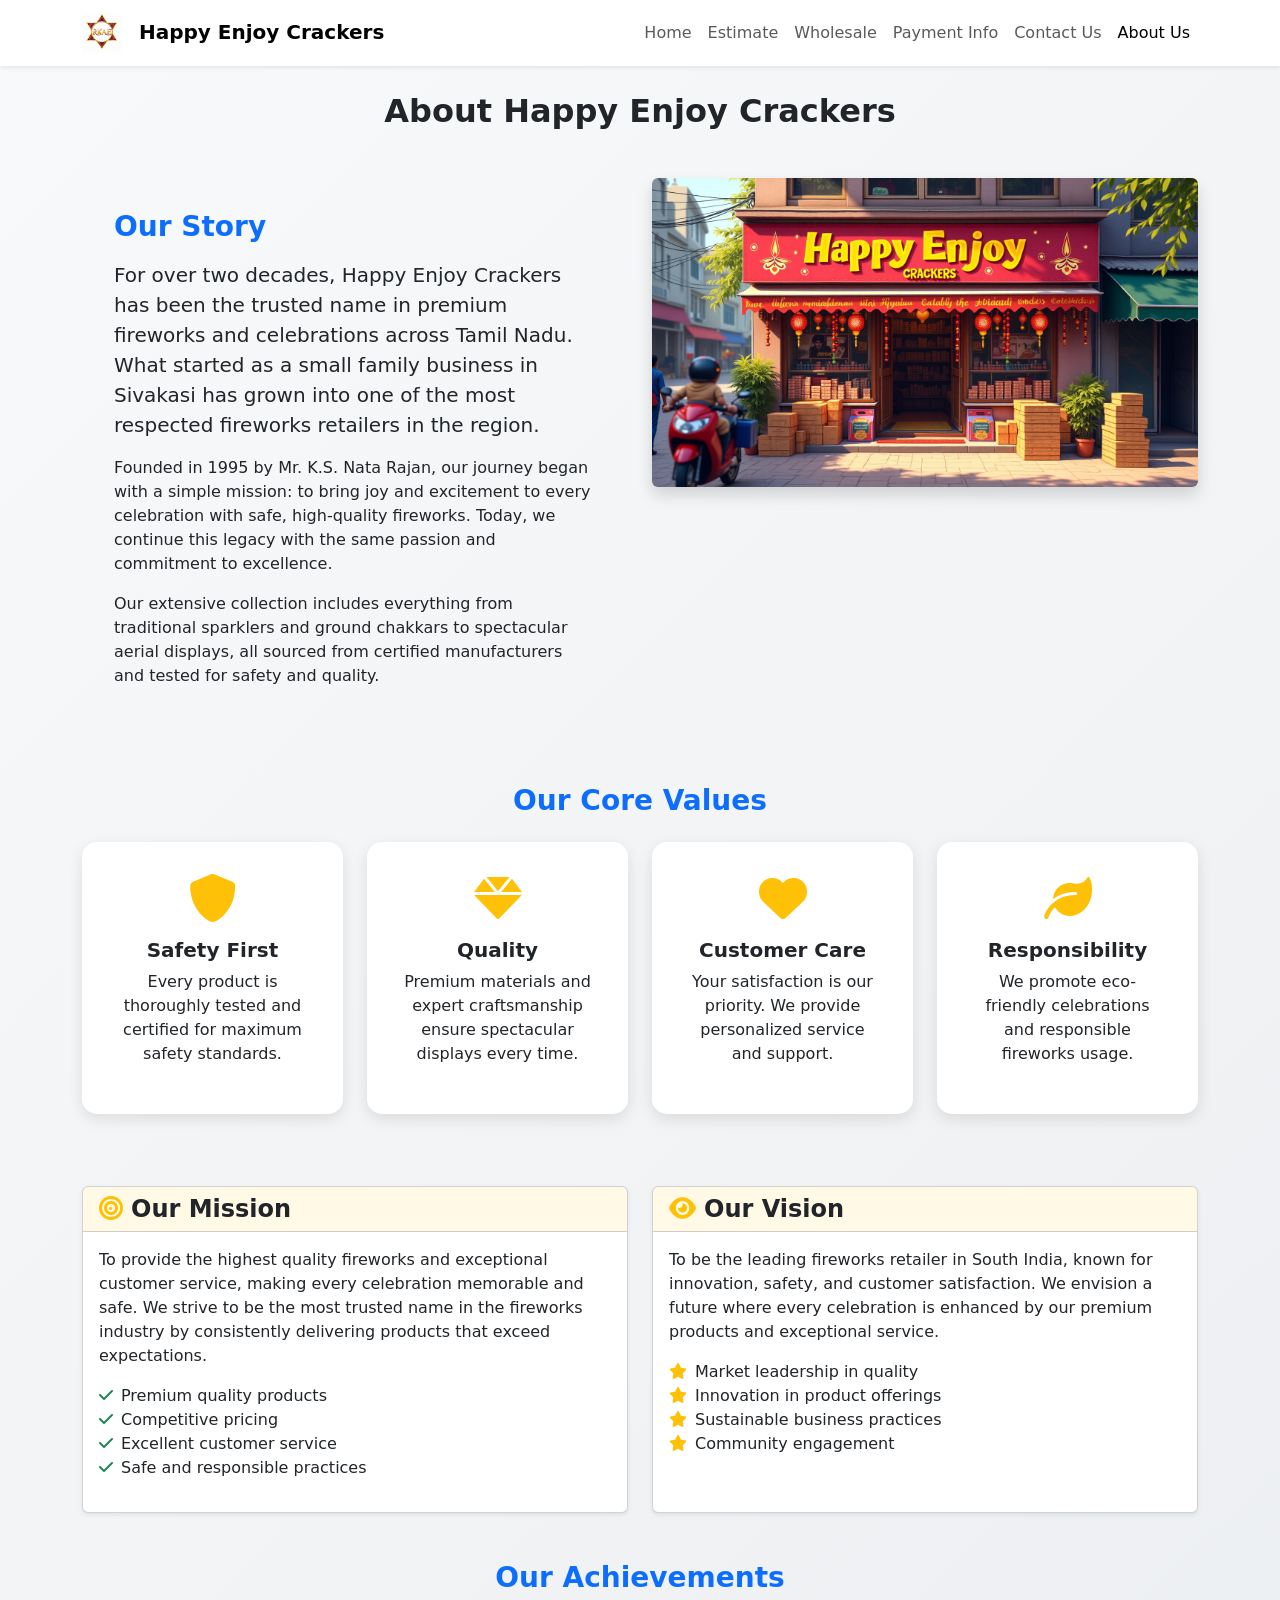
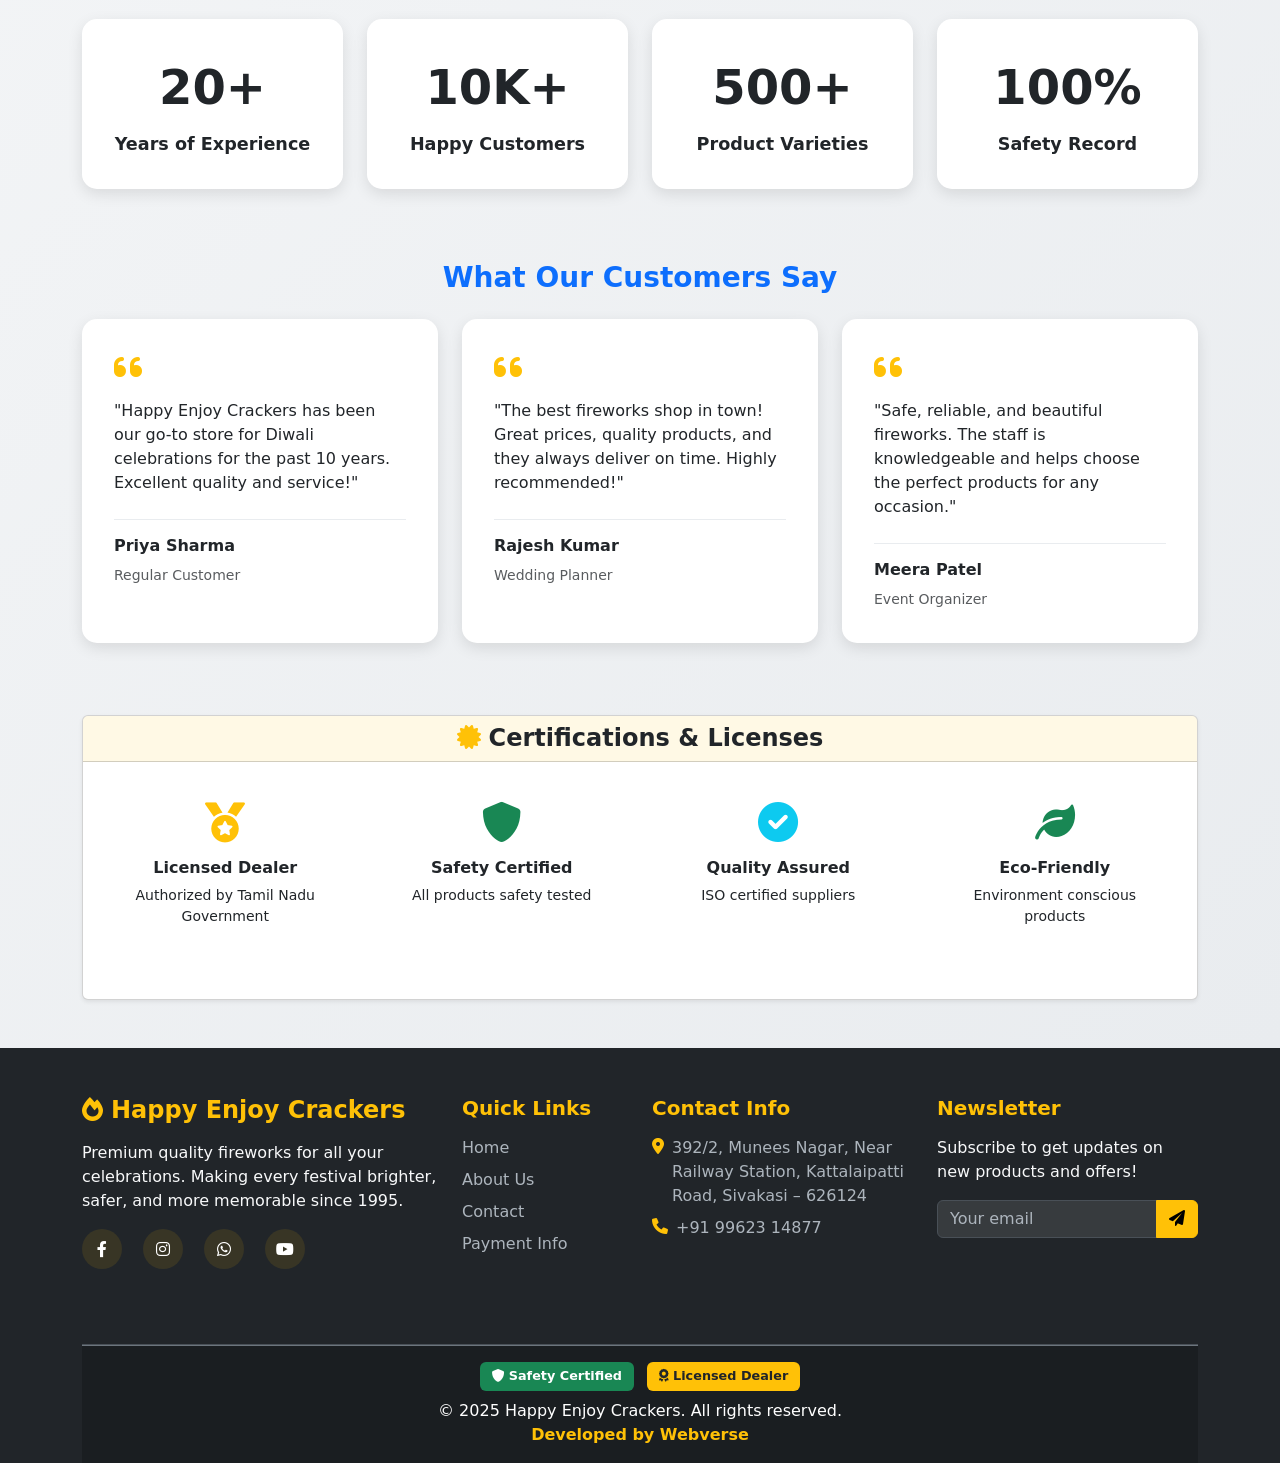
==== commit f31c4d18: "first commit" ====
--- a/about.html
+++ b/about.html
@@ -11,13 +11,13 @@
     <meta name="description" content="Buy premium quality fireworks online from Happy Enjoy Crackers. Safe, colorful, and delivered to your doorstep. Celebrate with joy!">
     
     <!-- Favicon (Logo in browser tab) -->
-    <link rel="icon" href="assets/images/logo.png" type="image/png">
+    <link rel="icon" href="assets/images/star-logo.png" type="image/png">
     <!-- Replace with your actual logo path -->
 
     <!-- Open Graph (Social Media SEO) -->
     <meta property="og:title" content="Happy Enjoy Crackers - Premium Fireworks Shop">
     <meta property="og:description" content="Explore our colorful range of fireworks for Diwali and celebrations. Fast delivery & trusted quality!">
-    <meta property="og:image" content="assets/images/logo.png">
+    <meta property="og:image" content="assets/images/star-logo.png">
     <meta property="og:url" content="https://www.happyenjoycrackers.com/">
     <meta property="og:type" content="website">
 
@@ -25,14 +25,14 @@
     <meta name="twitter:card" content="summary_large_image">
     <meta name="twitter:title" content="Happy Enjoy Crackers">
     <meta name="twitter:description" content="Premium quality fireworks for every celebration. Safe, colorful, and affordable.">
-    <meta name="twitter:image" content="assets/images/logo.png">
+    <meta name="twitter:image" content="assets/images/star-logo.png">
 </head>
 <body>
     <!-- Navigation -->
     <nav class="navbar navbar-expand-lg navbar-light bg-white shadow-sm fixed-top">
         <div class="container">
             <a class="navbar-brand fw-bold text-color" href="index.html">
-                <img src="assets/images/logo.png" alt="Happy Enjoy Crackers Logo" style="height: 40px; margin-right: 10px;">
+                <img src="assets/images/star-logo.png" alt="Happy Enjoy Crackers Logo" style="height: 40px; margin-right: 10px;">
                 Happy Enjoy Crackers
             </a>
             <button class="navbar-toggler" type="button" data-bs-toggle="collapse" data-bs-target="#navbarNav">
@@ -45,6 +45,9 @@
                     </li>
                     <li class="nav-item">
                         <a class="nav-link fw-medium" href="estimate.html">Estimate</a>
+                    </li>
+                    <li class="nav-item">
+                        <a class="nav-link fw-medium" href="wholesale.html">Wholesale</a>
                     </li>
                     <li class="nav-item">
                         <a class="nav-link fw-medium" href="payment-info.html">Payment Info</a>
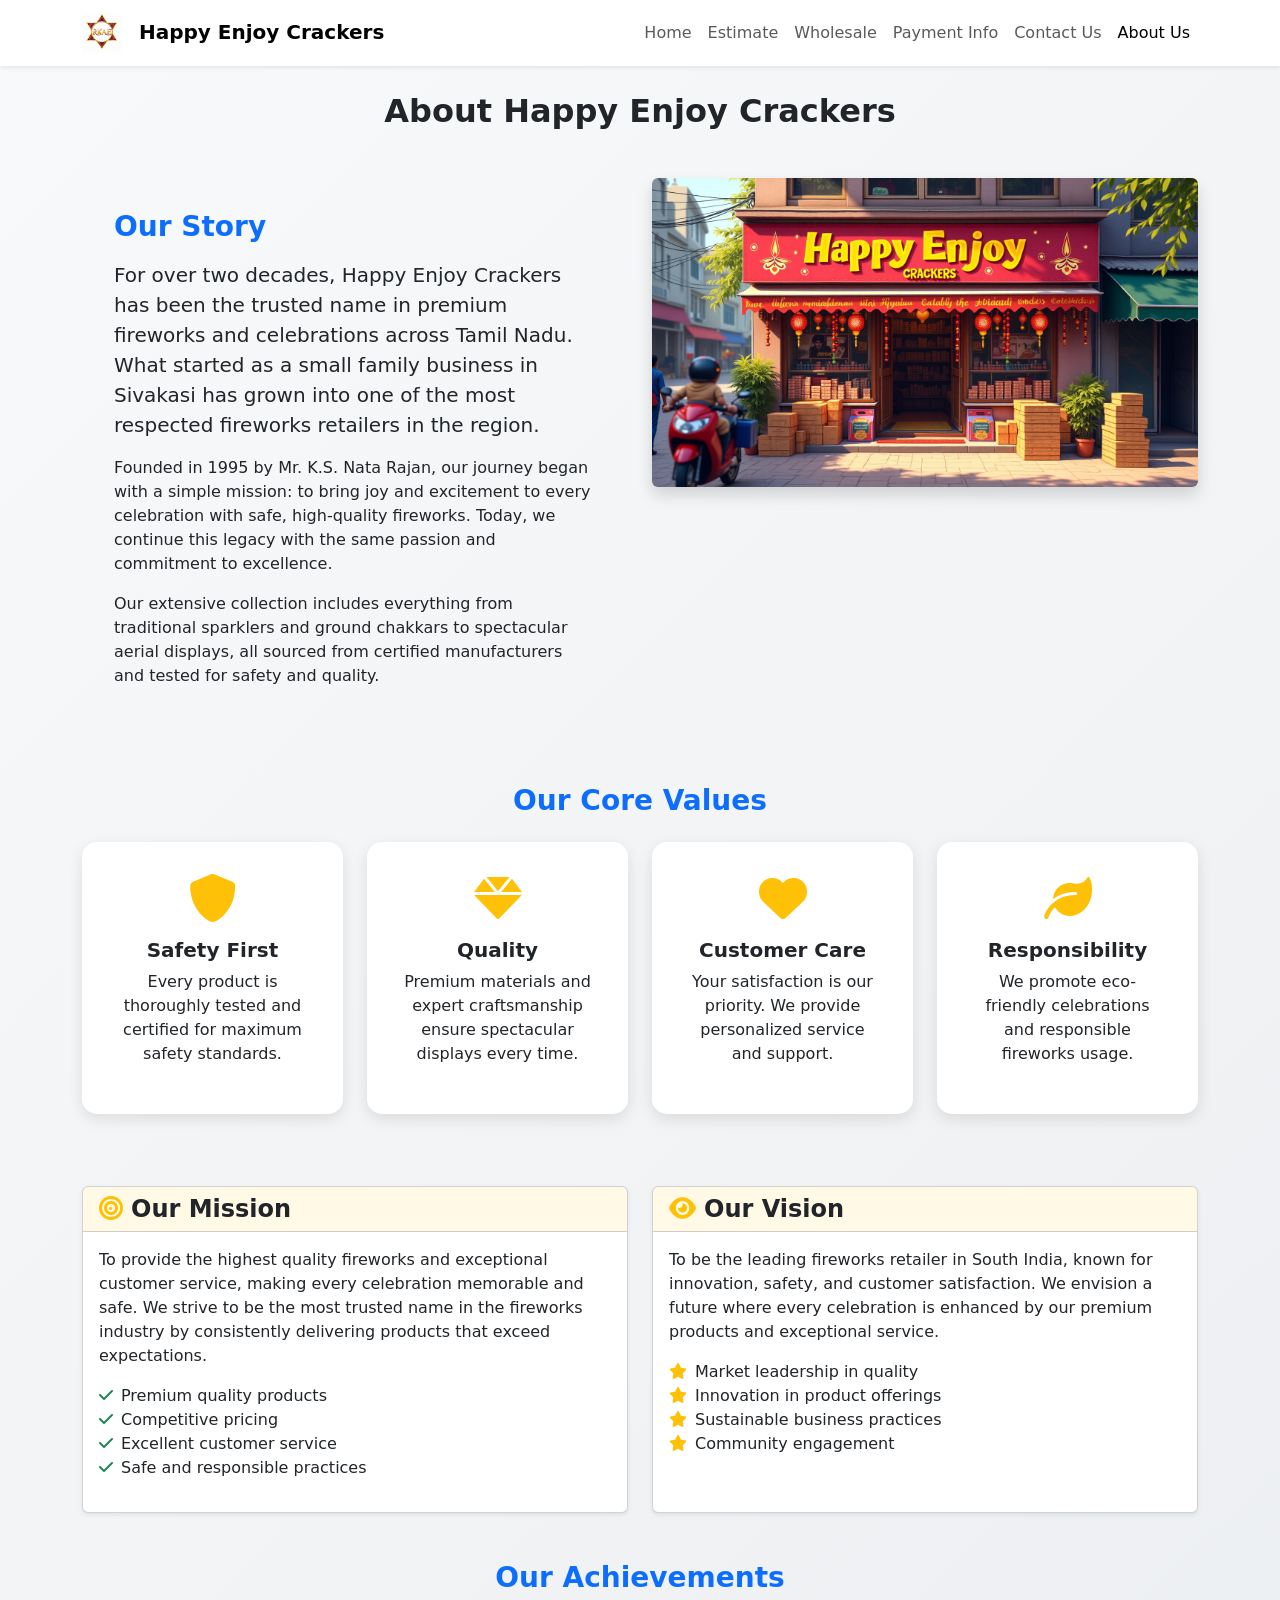
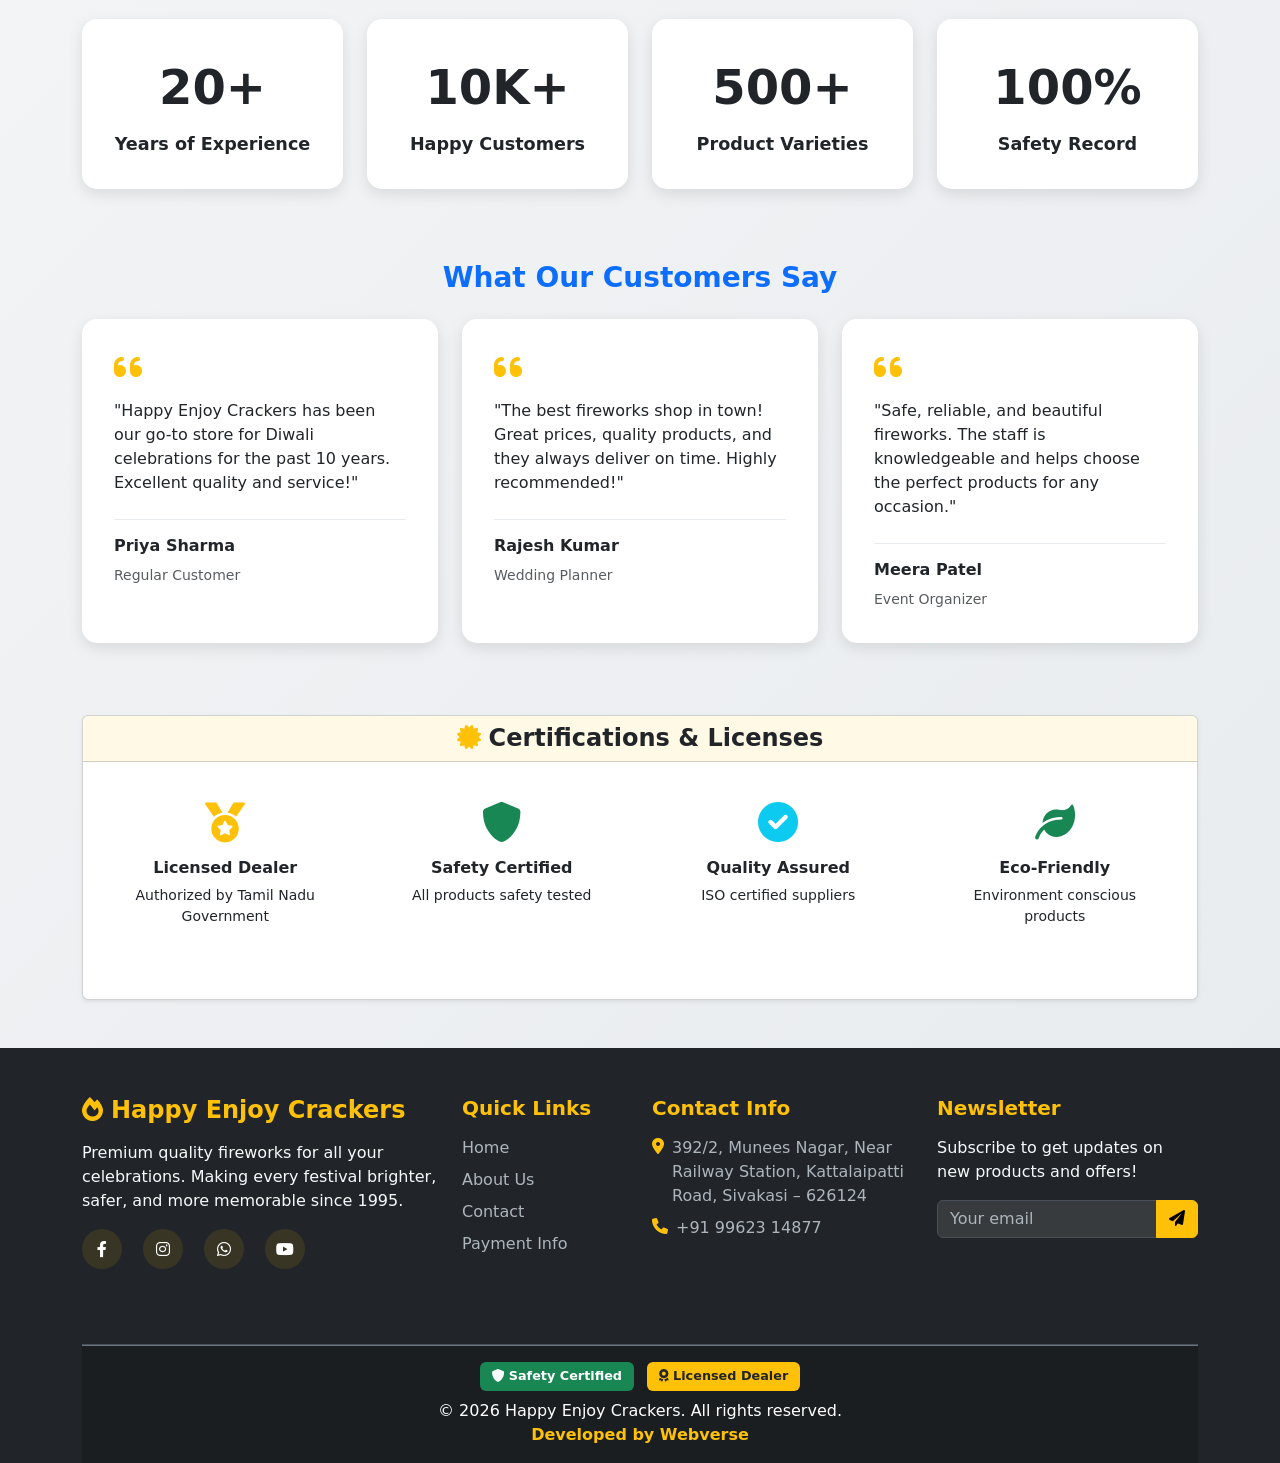
==== commit aa06454f: "m" ====
--- a/about.html
+++ b/about.html
@@ -337,7 +337,7 @@
                         <p class="text-light mb-3">Premium quality fireworks for all your celebrations. Making every festival brighter, safer, and more memorable since 1995.</p>
                         <div class="social-links">
                             <a href="#" class="social-link me-3"><i class="fab fa-facebook-f"></i></a>
-                            <a href="#" class="social-link me-3"><i class="fab fa-instagram"></i></a>
+                            <a href="https://www.instagram.com/happy_enjoy_crackers/" target="_blank" class="social-link me-3"><i class="fab fa-instagram"></i></a>
                             <a href="https://wa.me/919962314877" class="social-link me-3" target="_blank">
                                 <i class="fab fa-whatsapp"></i>
                             </a>
@@ -407,7 +407,7 @@
                     </div>
                 </div>
                 <div class="col-12">
-                    <p class="mb-0">&copy; 2025 Happy Enjoy Crackers. All rights reserved.</p>
+                    <p class="mb-0">&copy; 2026 Happy Enjoy Crackers. All rights reserved.</p>
                     <a href="https://wa.me/919566519419" class="text-warning text-decoration-none fw-bold" target="_blank">
                         Developed by Webverse
                     </a>
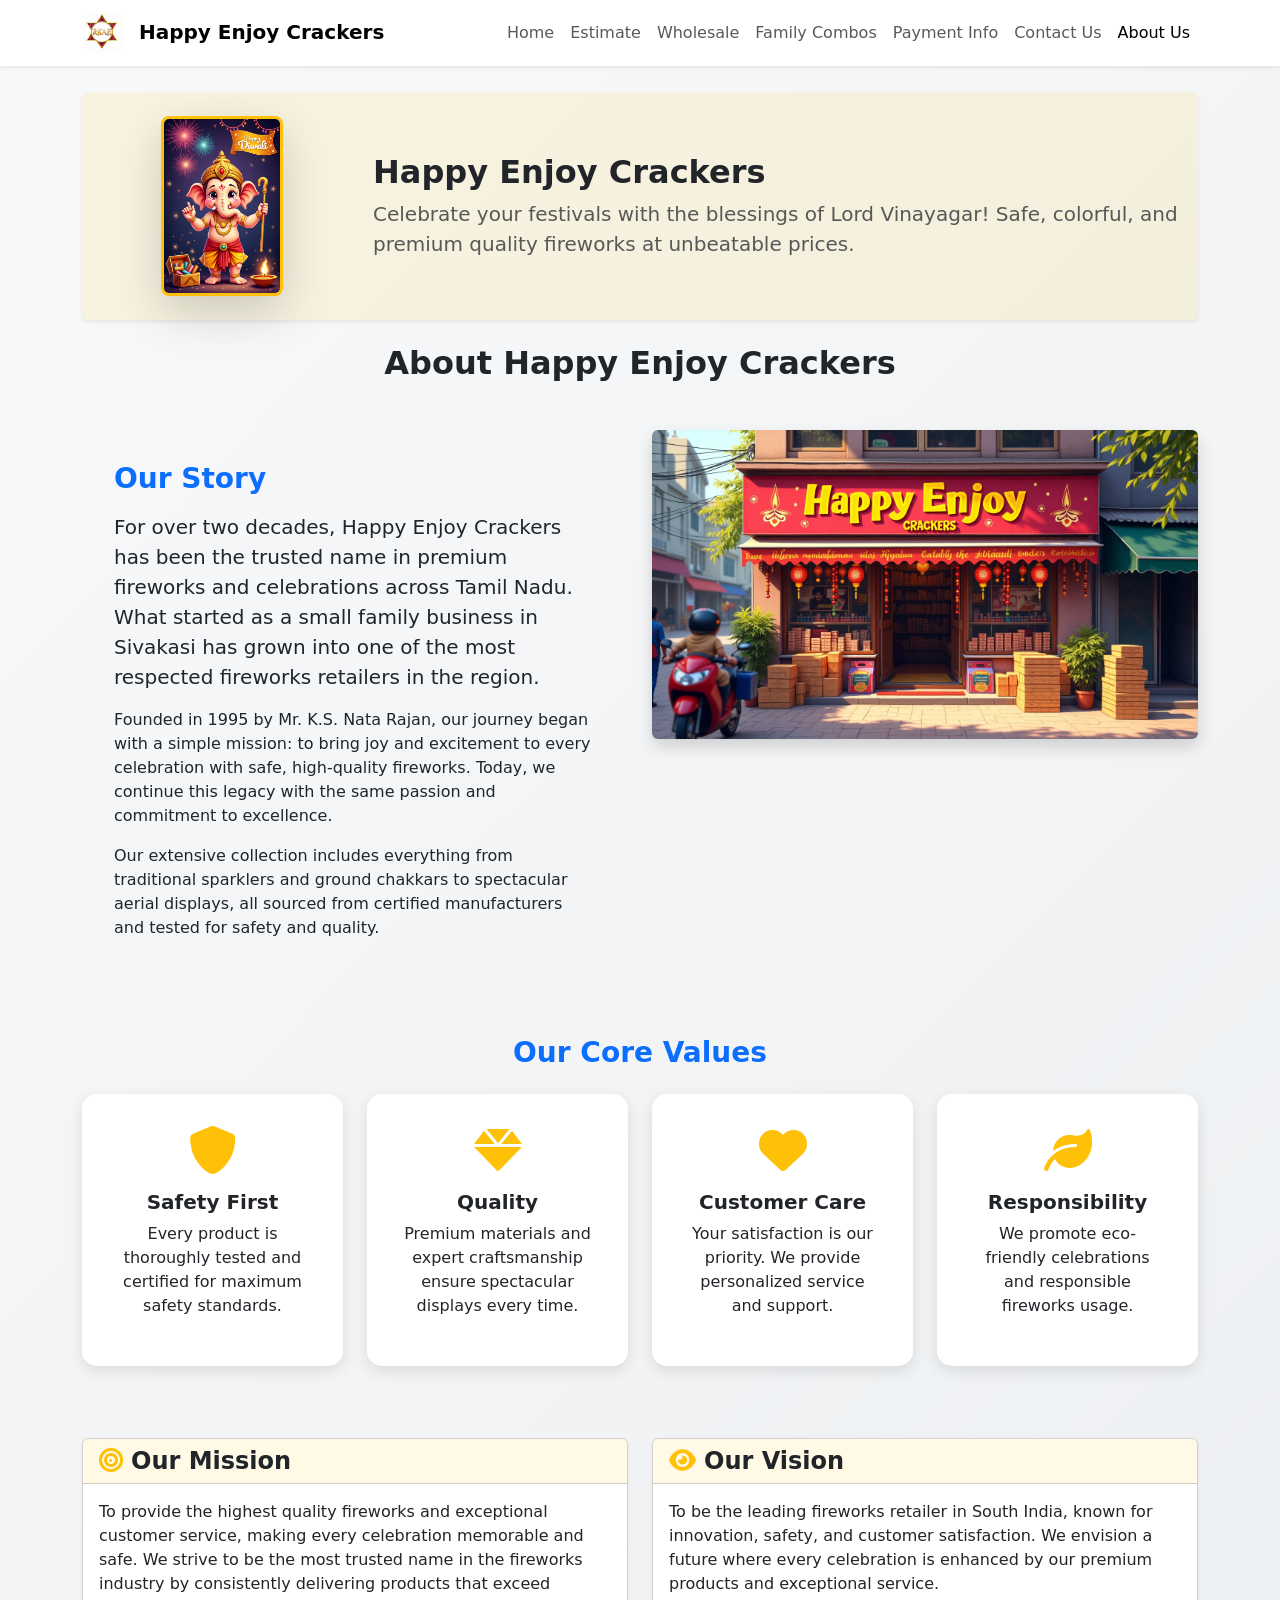
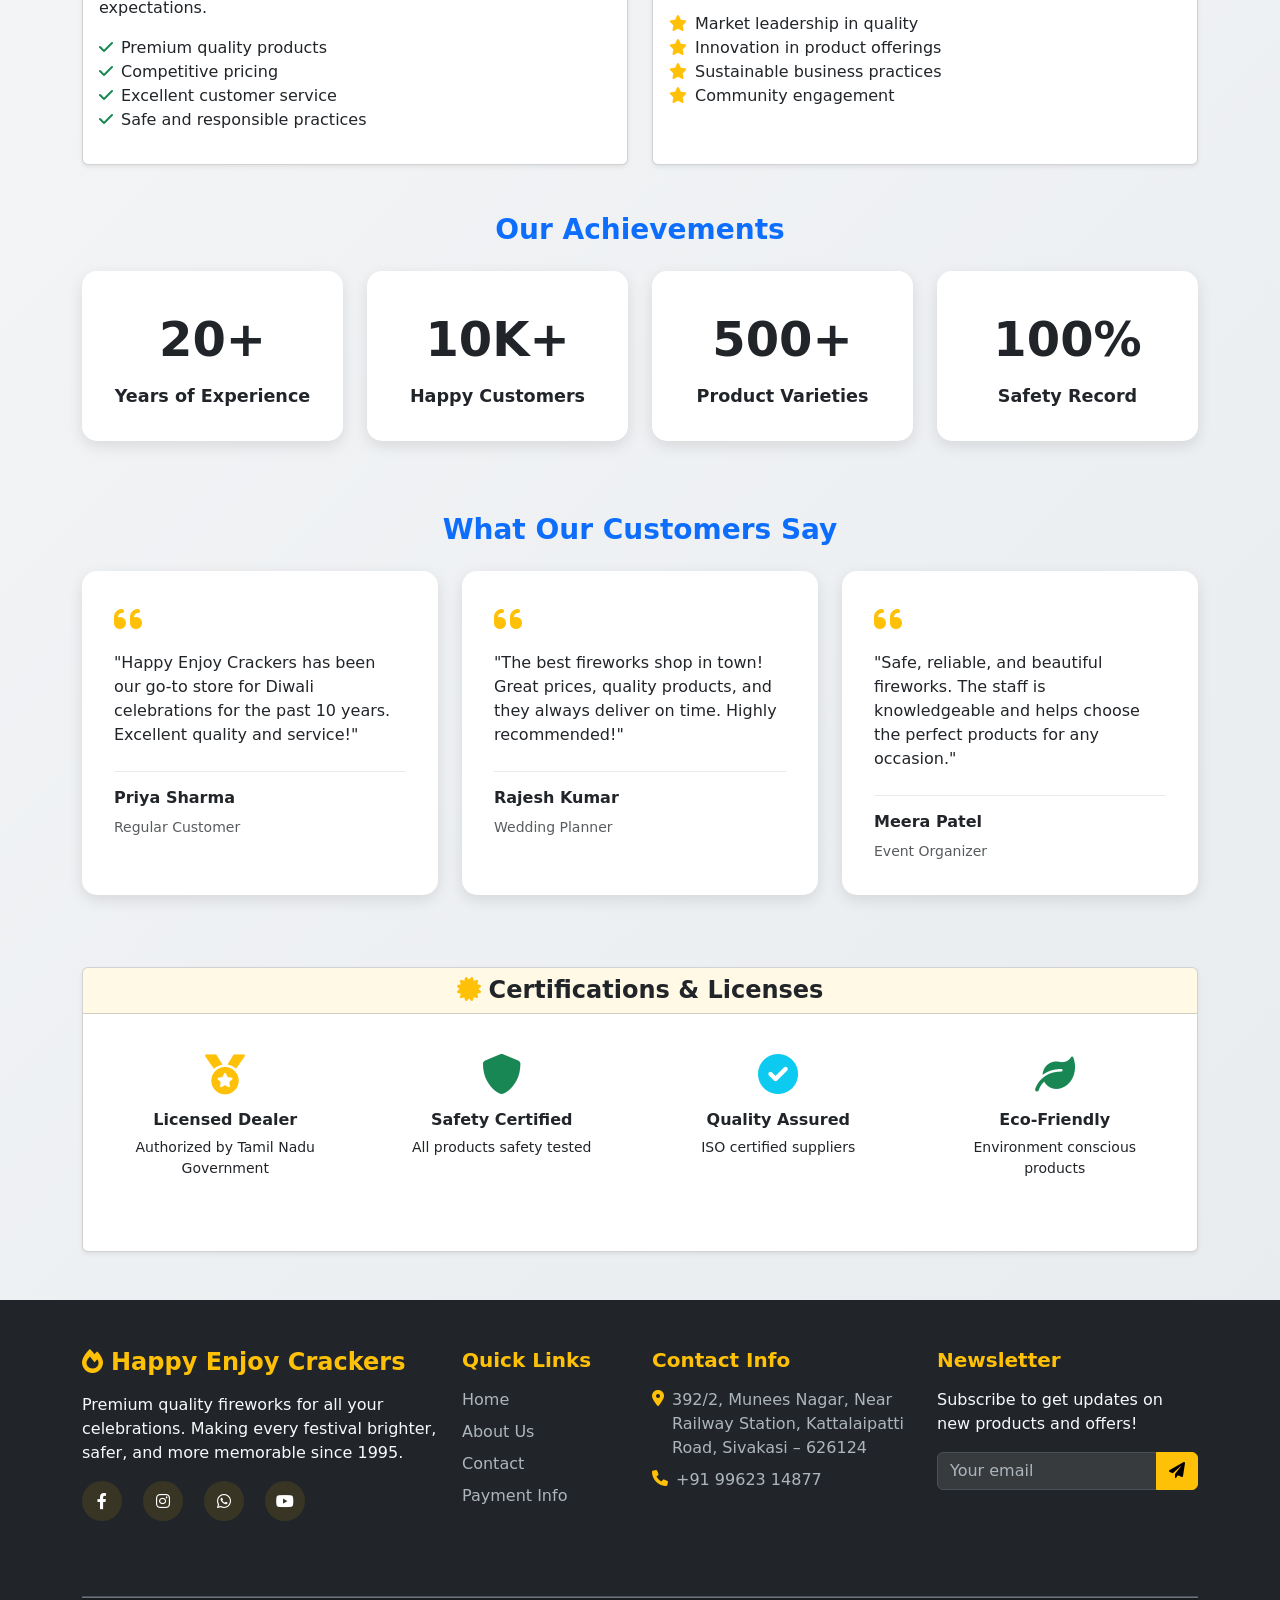
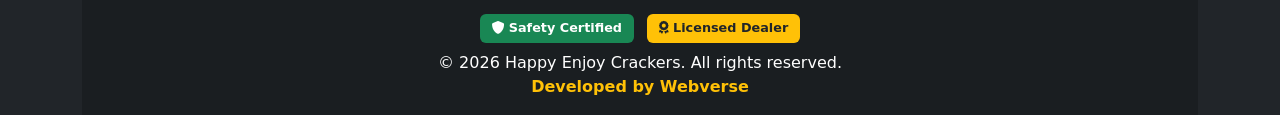
==== commit 03b3c4a7: "m" ====
--- a/about.html
+++ b/about.html
@@ -50,6 +50,9 @@
                         <a class="nav-link fw-medium" href="wholesale.html">Wholesale</a>
                     </li>
                     <li class="nav-item">
+                        <a class="nav-link fw-medium" href="combos.html">Family Combos</a>
+                    </li>
+                    <li class="nav-item">
                         <a class="nav-link fw-medium" href="payment-info.html">Payment Info</a>
                     </li>
                     <li class="nav-item">
@@ -75,6 +78,21 @@
     <!-- About Section -->
     <section class="about-section py-5">
         <div class="container">
+            <!-- Ganesha Hero Banner -->
+            <div class="ganesha-banner py-4 mb-4 bg-warning bg-opacity-10 rounded shadow-sm">
+                <div class="container">
+                    <div class="row align-items-center">
+                        <div class="col-md-3 text-center mb-3 mb-md-0">
+                            <img src="assets/images/bust1.jpg" alt="Lord Ganesha" class="img-fluid rounded-3 shadow-lg" style="max-height: 180px; border: 3px solid #ffc107;">
+                        </div>
+                        <div class="col-md-9 text-center text-md-start">
+                            <h2 class="fw-bold text-color">Happy Enjoy Crackers</h2>
+                            <p class="lead text-muted mb-0">Celebrate your festivals with the blessings of Lord Vinayagar! Safe, colorful, and premium quality fireworks at unbeatable prices.</p>
+                        </div>
+                    </div>
+                </div>
+            </div>
+
             <div class="row">
                 <div class="col-lg-12">
                     <h2 class="text-center mb-5 fw-bold">About Happy Enjoy Crackers</h2>
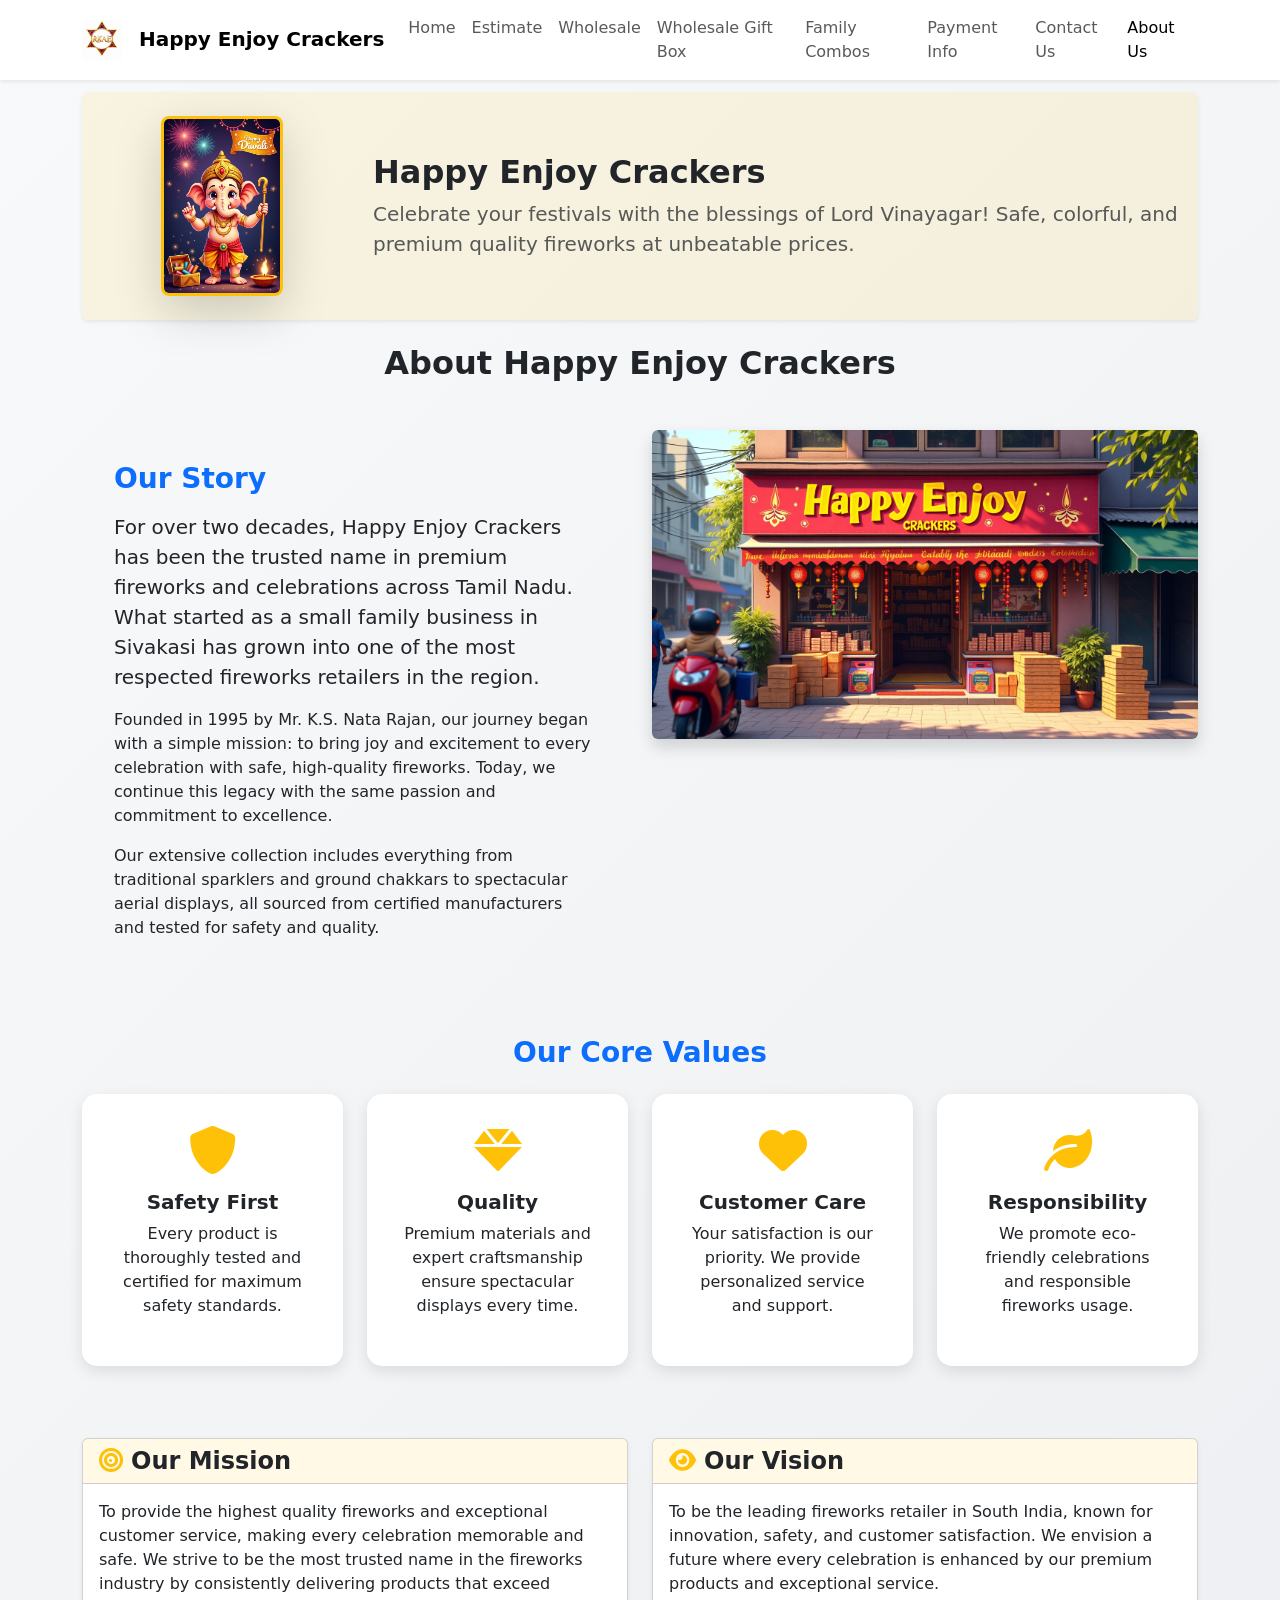
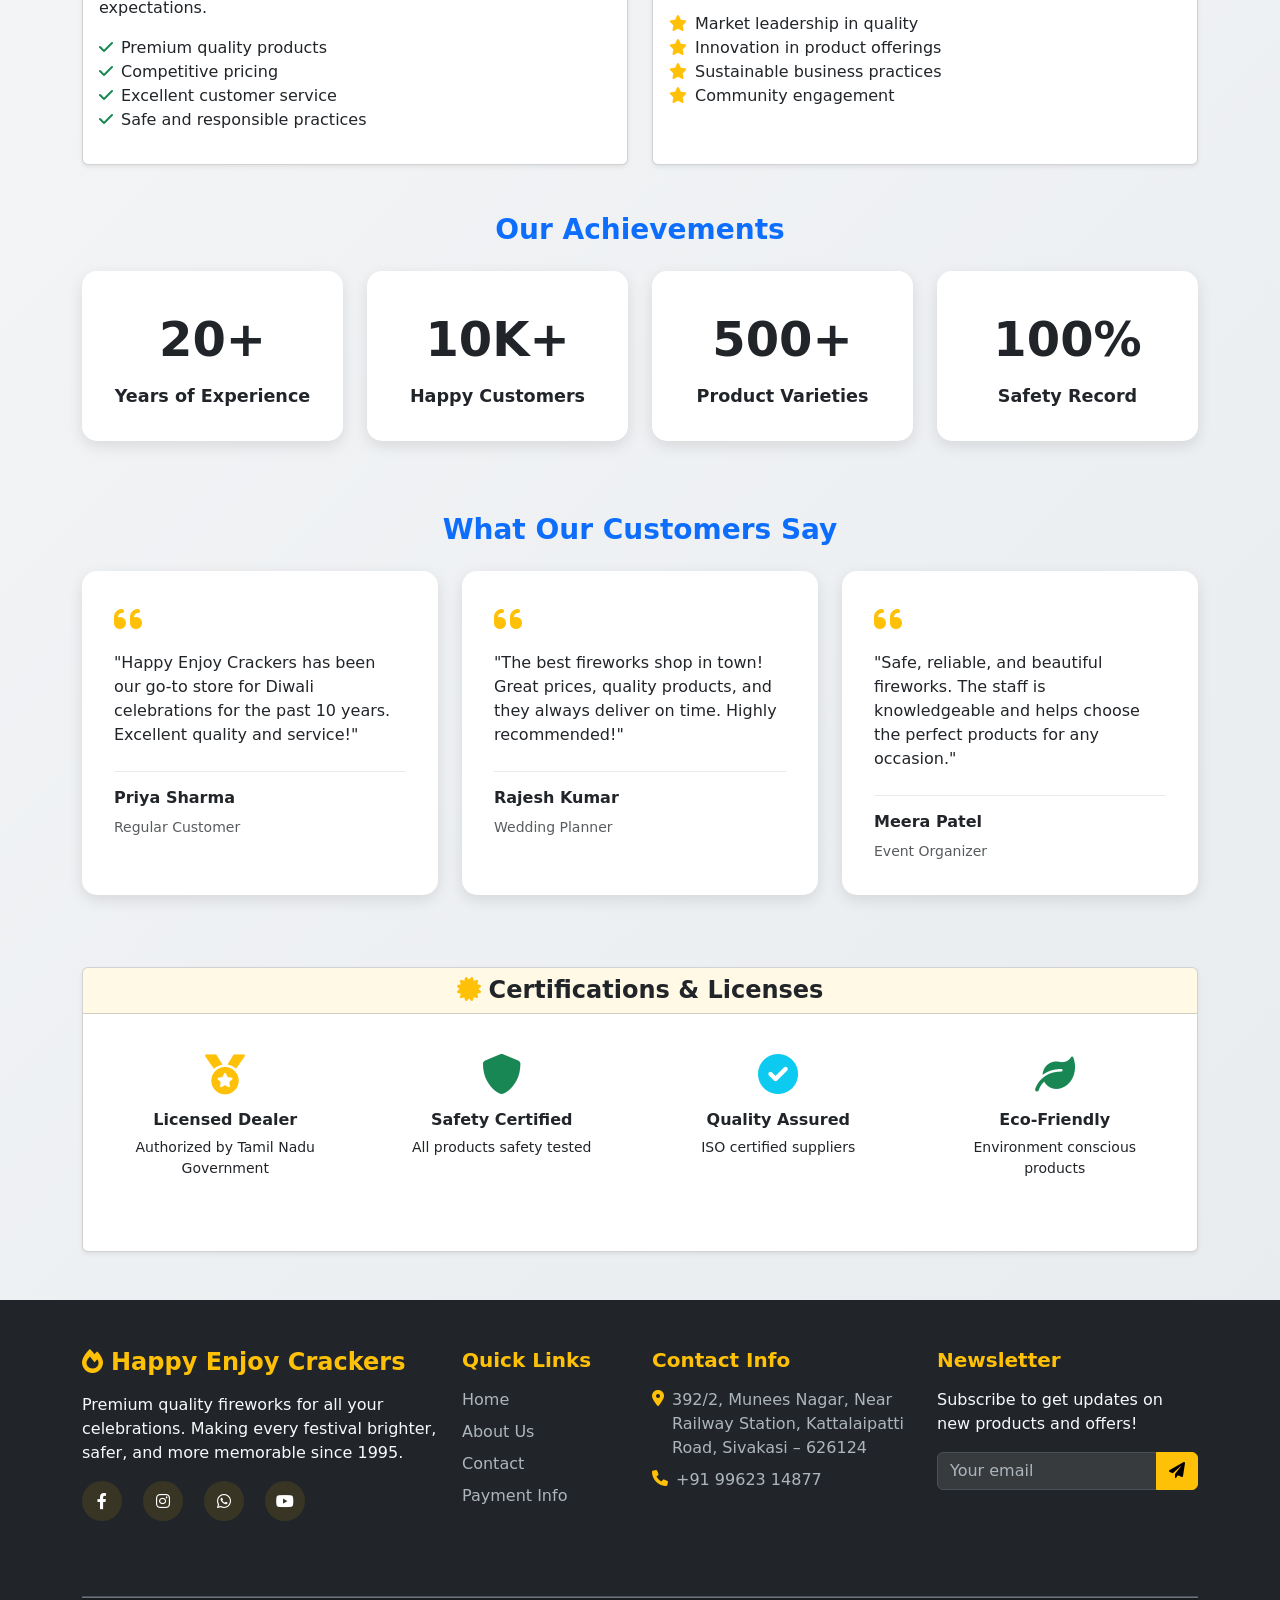
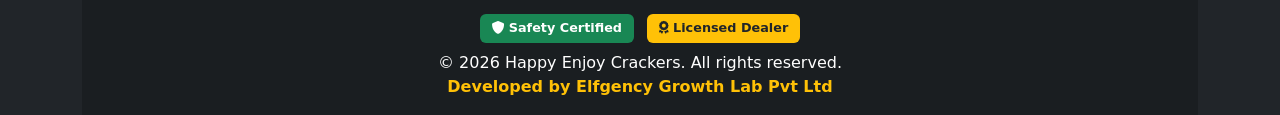
==== commit 8b871084: "m" ====
--- a/about.html
+++ b/about.html
@@ -50,6 +50,9 @@
                         <a class="nav-link fw-medium" href="wholesale.html">Wholesale</a>
                     </li>
                     <li class="nav-item">
+                        <a class="nav-link fw-medium" href="wholesale-gift-box.html">Wholesale Gift Box</a>
+                    </li>
+                    <li class="nav-item">
                         <a class="nav-link fw-medium" href="combos.html">Family Combos</a>
                     </li>
                     <li class="nav-item">
@@ -426,8 +429,8 @@
                 </div>
                 <div class="col-12">
                     <p class="mb-0">&copy; 2026 Happy Enjoy Crackers. All rights reserved.</p>
-                    <a href="https://wa.me/919566519419" class="text-warning text-decoration-none fw-bold" target="_blank">
-                        Developed by Webverse
+                    <a href="https://wa.me/919080781843?text=Hi%2C%20I%20came%20across%20Happy%20Enjoy%20Crackers%20website%20developed%20by%20Elfgency%20Growth%20Lab%20and%20would%20like%20to%20connect." class="text-warning text-decoration-none fw-bold" target="_blank">
+                        Developed by Elfgency Growth Lab Pvt Ltd
                     </a>
                 </div>
             </div>
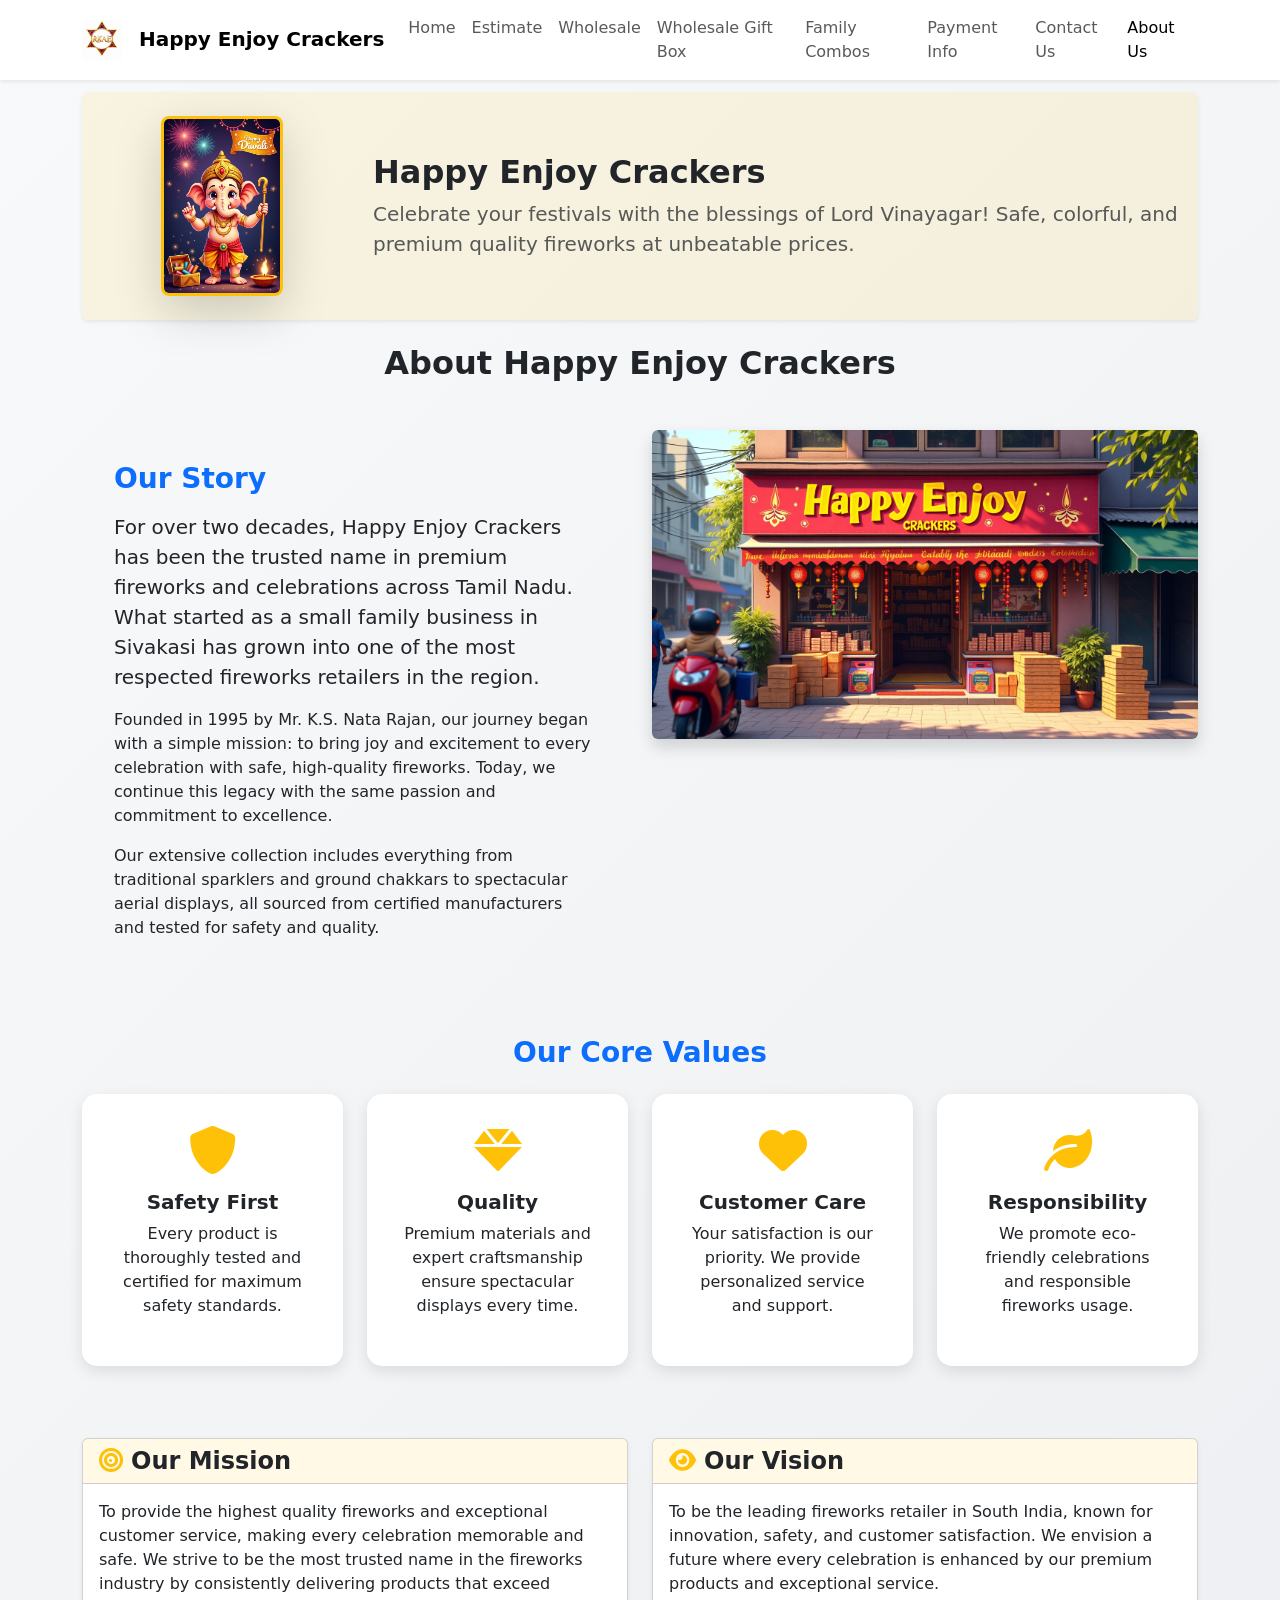
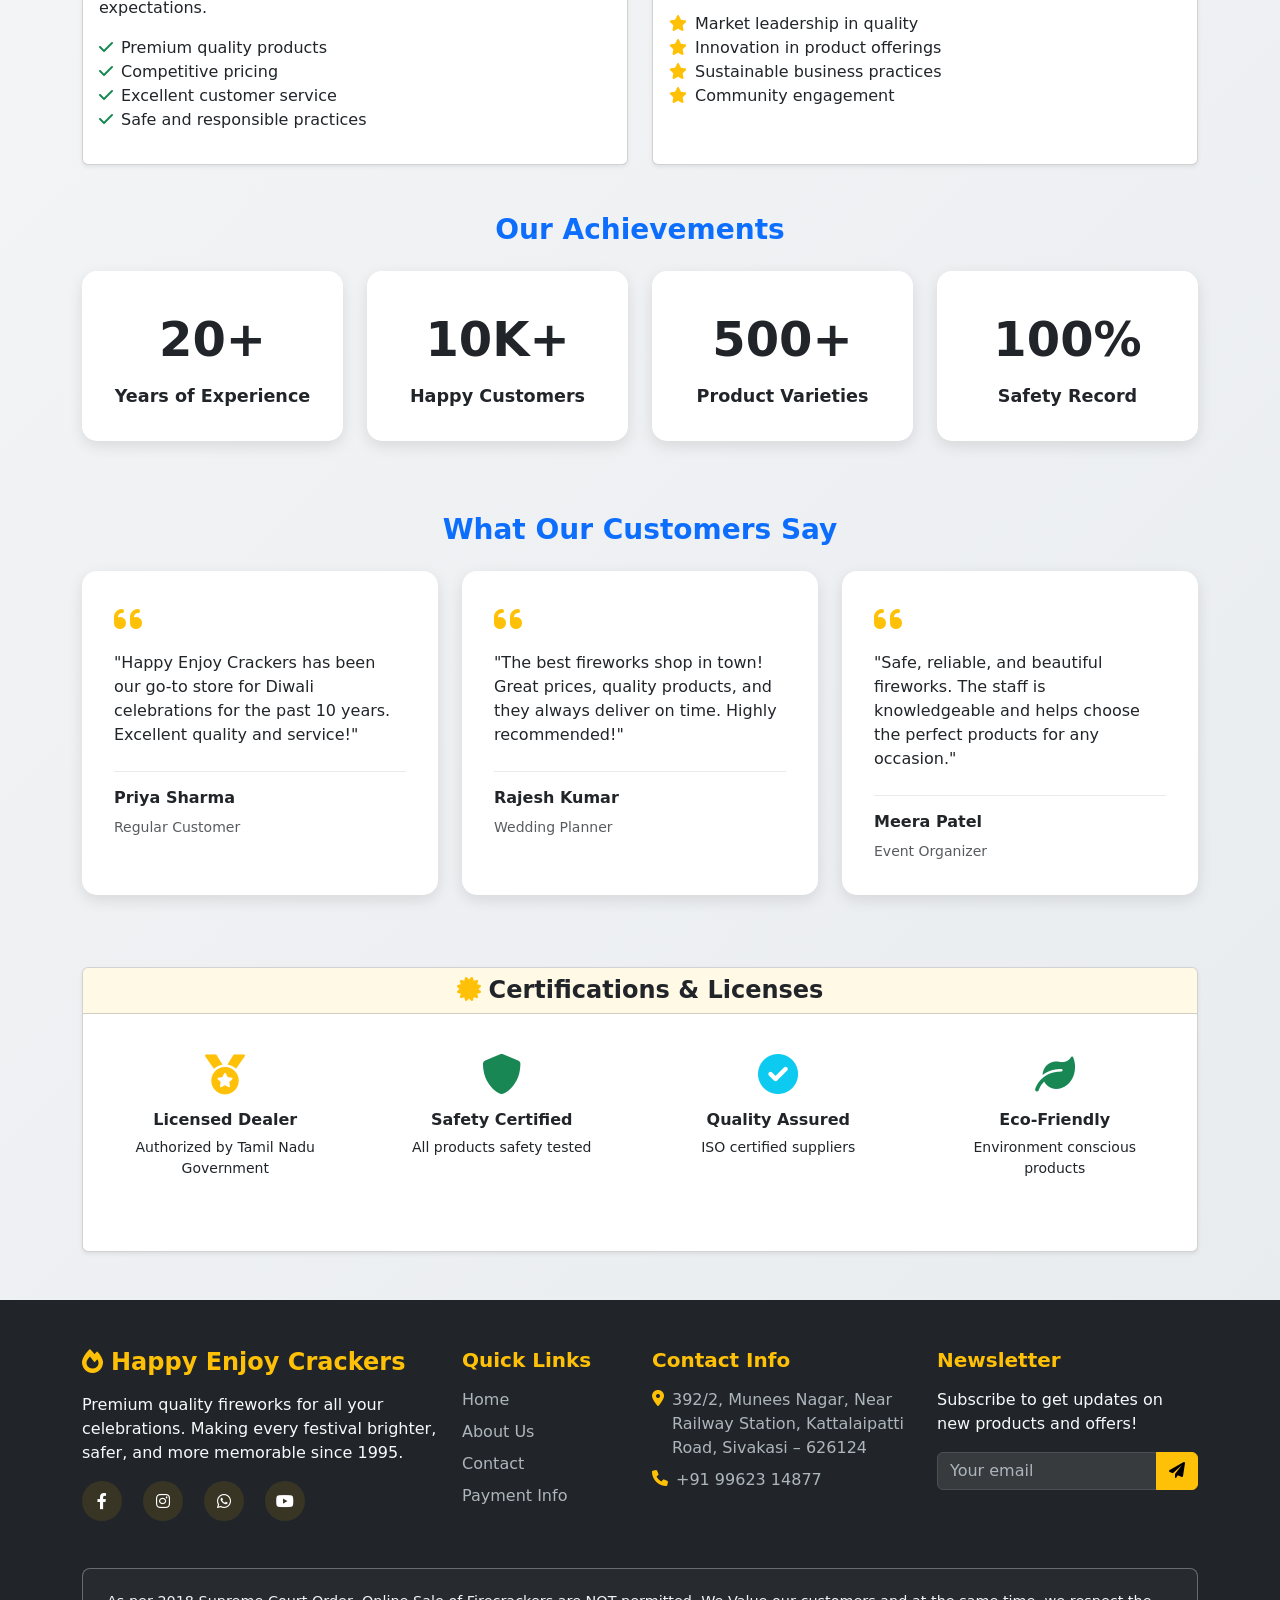
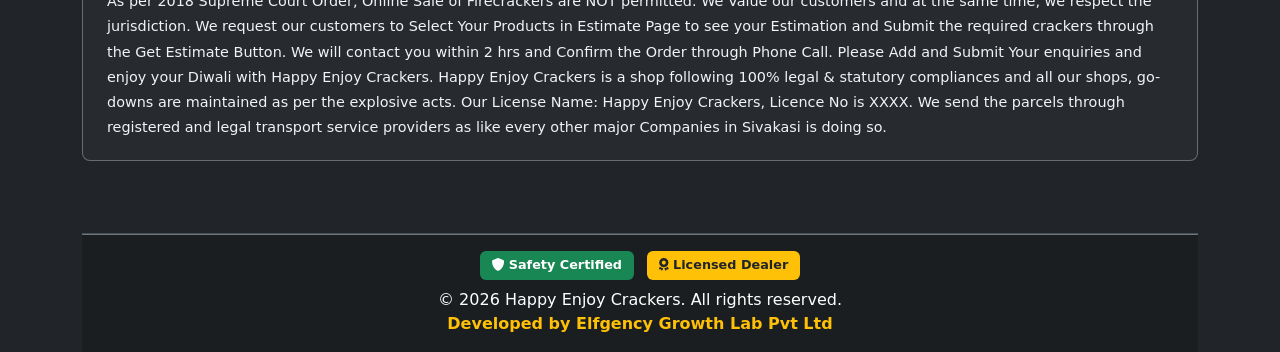
==== commit 5a92f8e9: "m" ====
--- a/about.html
+++ b/about.html
@@ -414,6 +414,14 @@
                     </div>
                 </div>
             </div>
+
+            <!-- Statutory Compliance Disclaimer -->
+            <div class="footer-disclaimer">
+                <div class="disclaimer-box">
+                    <p>As per 2018 Supreme Court Order, Online Sale of Firecrackers are NOT permitted. We Value our customers and at the same time, we respect the jurisdiction. We request our customers to Select Your Products in Estimate Page to see your Estimation and Submit the required crackers through the Get Estimate Button. We will contact you within 2 hrs and Confirm the Order through Phone Call. Please Add and Submit Your enquiries and enjoy your Diwali with Happy Enjoy Crackers. Happy Enjoy Crackers is a shop following 100% legal & statutory compliances and all our shops, go-downs are maintained as per the explosive acts. Our License Name: Happy Enjoy Crackers, Licence No is XXXX. We send the parcels through registered and legal transport service providers as like every other major Companies in Sivakasi is doing so.</p>
+                </div>
+            </div>
+
         </div>
         <div class="footer-bottom py-3 border-top border-secondary text-center">
             <div class="row justify-content-center">
@@ -429,7 +437,7 @@
                 </div>
                 <div class="col-12">
                     <p class="mb-0">&copy; 2026 Happy Enjoy Crackers. All rights reserved.</p>
-                    <a href="https://wa.me/919080781843?text=Hi%2C%20I%20came%20across%20Happy%20Enjoy%20Crackers%20website%20developed%20by%20Elfgency%20Growth%20Lab%20and%20would%20like%20to%20connect." class="text-warning text-decoration-none fw-bold" target="_blank">
+                    <a href="https://wa.me/919042757617?text=Hi%2C%20I%20came%20across%20Happy%20Enjoy%20Crackers%20website%20developed%20by%20Elfgency%20Growth%20Lab%20and%20would%20like%20to%20connect." class="text-warning text-decoration-none fw-bold" target="_blank">
                         Developed by Elfgency Growth Lab Pvt Ltd
                     </a>
                 </div>
--- a/about.css
+++ b/about.css
@@ -482,6 +482,36 @@
     padding: 0.5rem 0.75rem;
 }
 
+/* Statutory Disclaimer Box */
+.footer-disclaimer {
+    padding: 1.25rem 0 1.5rem 0;
+}
+
+.disclaimer-box {
+    border: 1px solid rgba(255, 255, 255, 0.3);
+    border-radius: 8px;
+    padding: 20px 24px;
+    background: rgba(255, 255, 255, 0.03);
+    color: #f1f3f5;
+    font-size: 0.9rem;
+    line-height: 1.75;
+    text-align: left;
+    margin: 0 auto;
+}
+
+.disclaimer-box p {
+    margin: 0;
+    color: inherit;
+}
+
+@media (max-width: 768px) {
+    .disclaimer-box {
+        padding: 14px 16px;
+        font-size: 0.84rem;
+        line-height: 1.65;
+    }
+}
+
 .footer-bottom {
     background: rgba(0, 0, 0, 0.2);
 }
